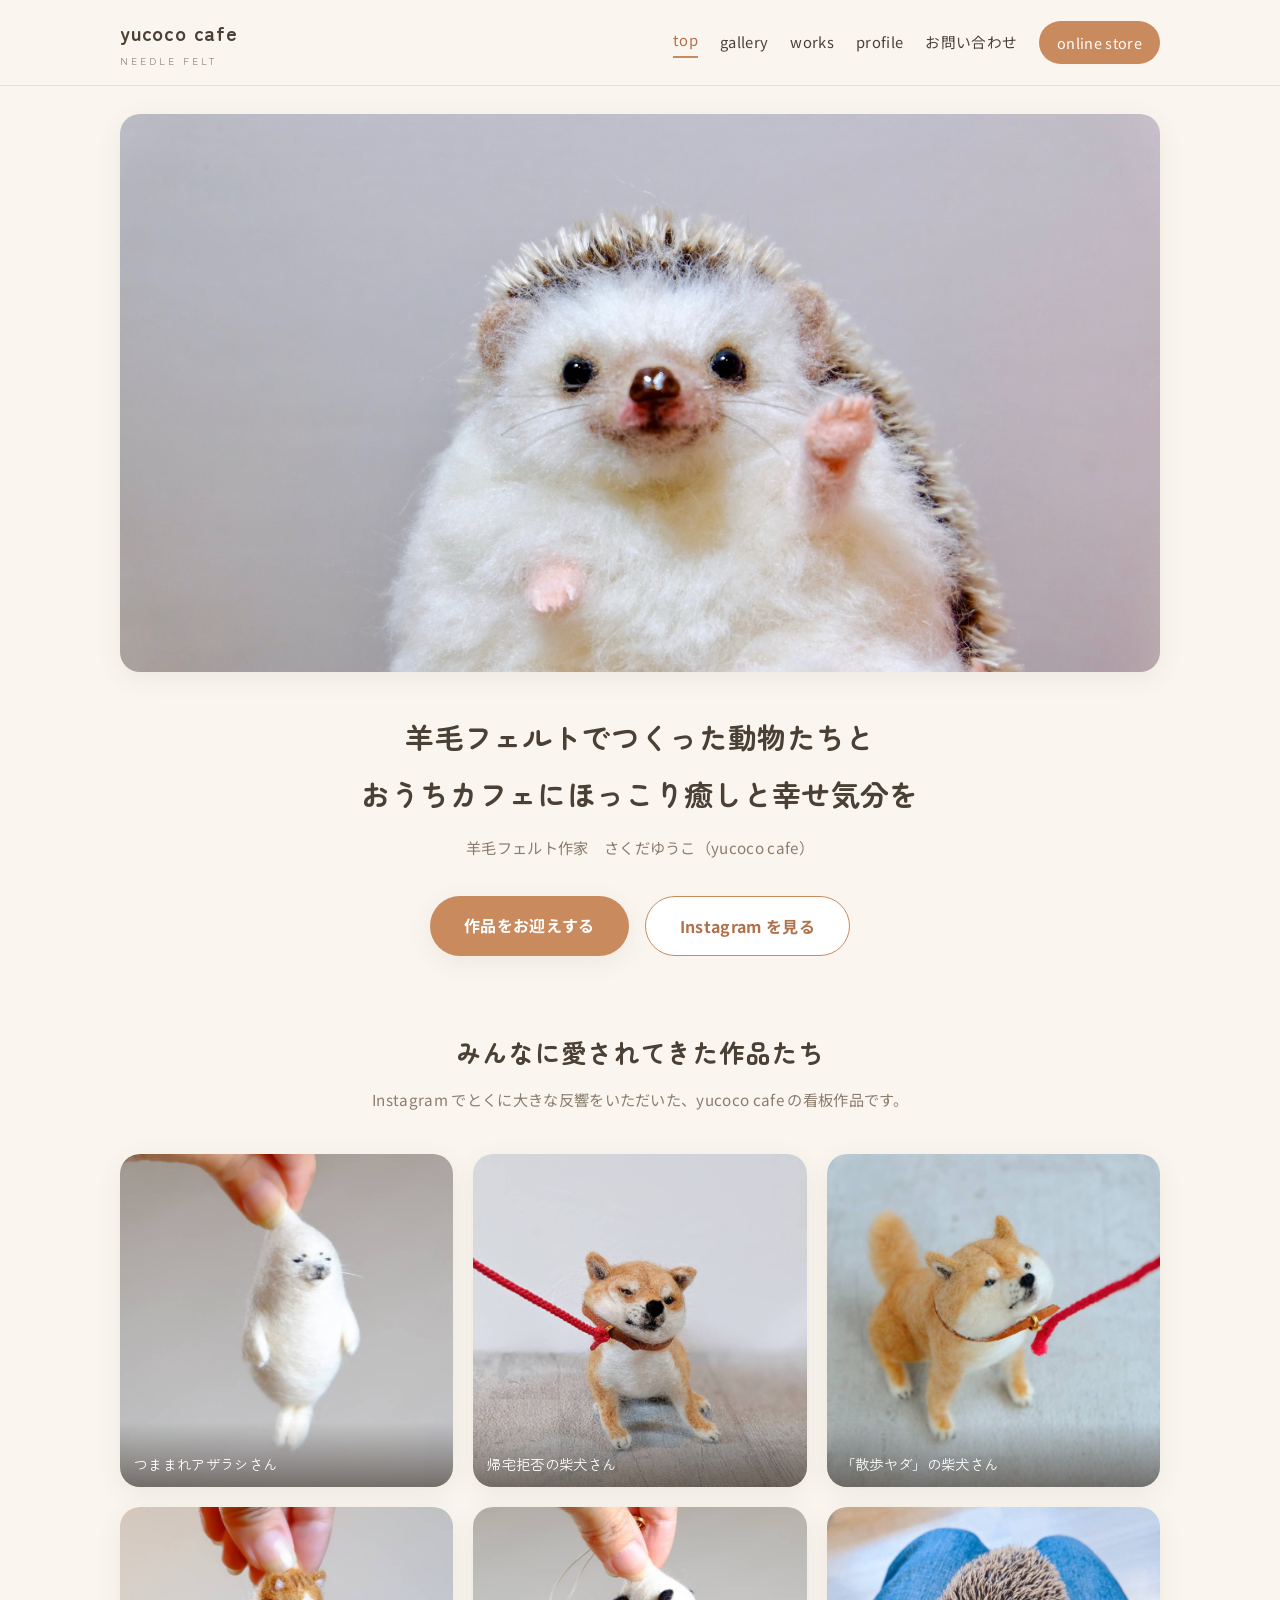
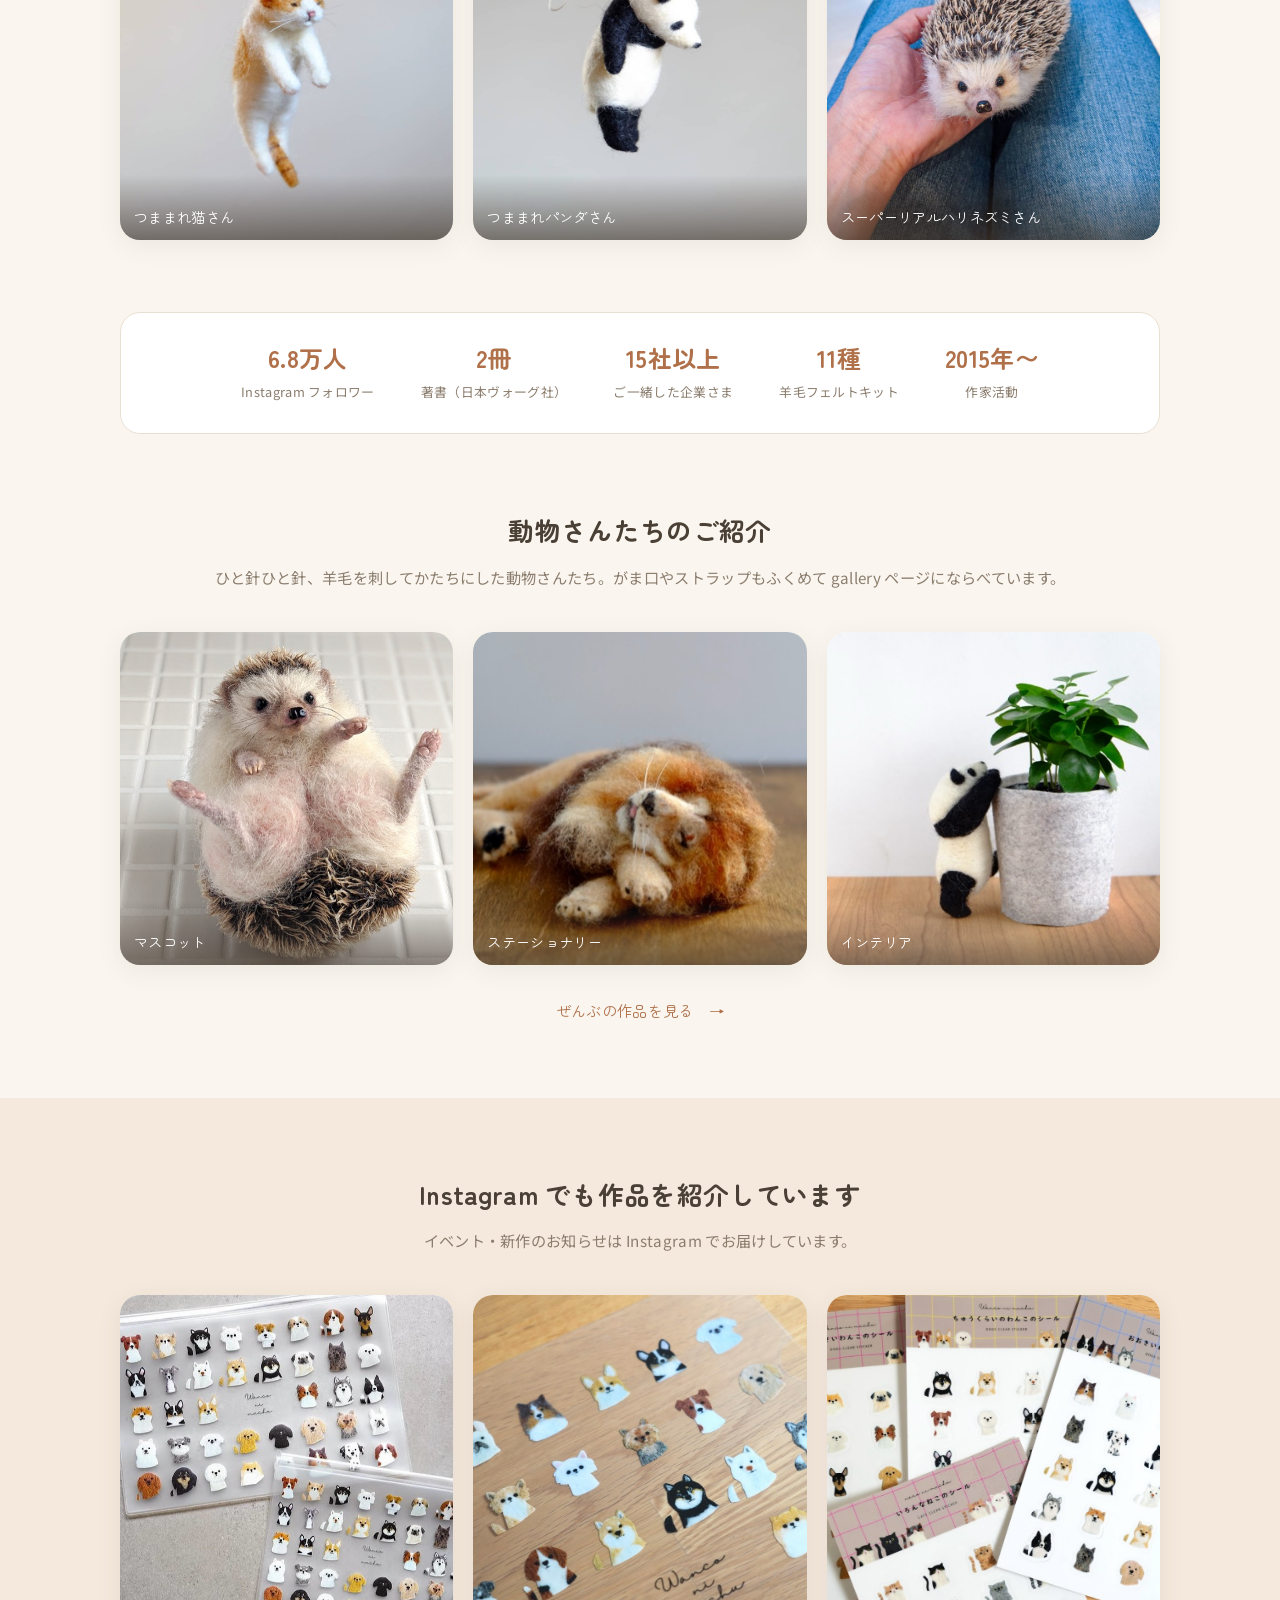
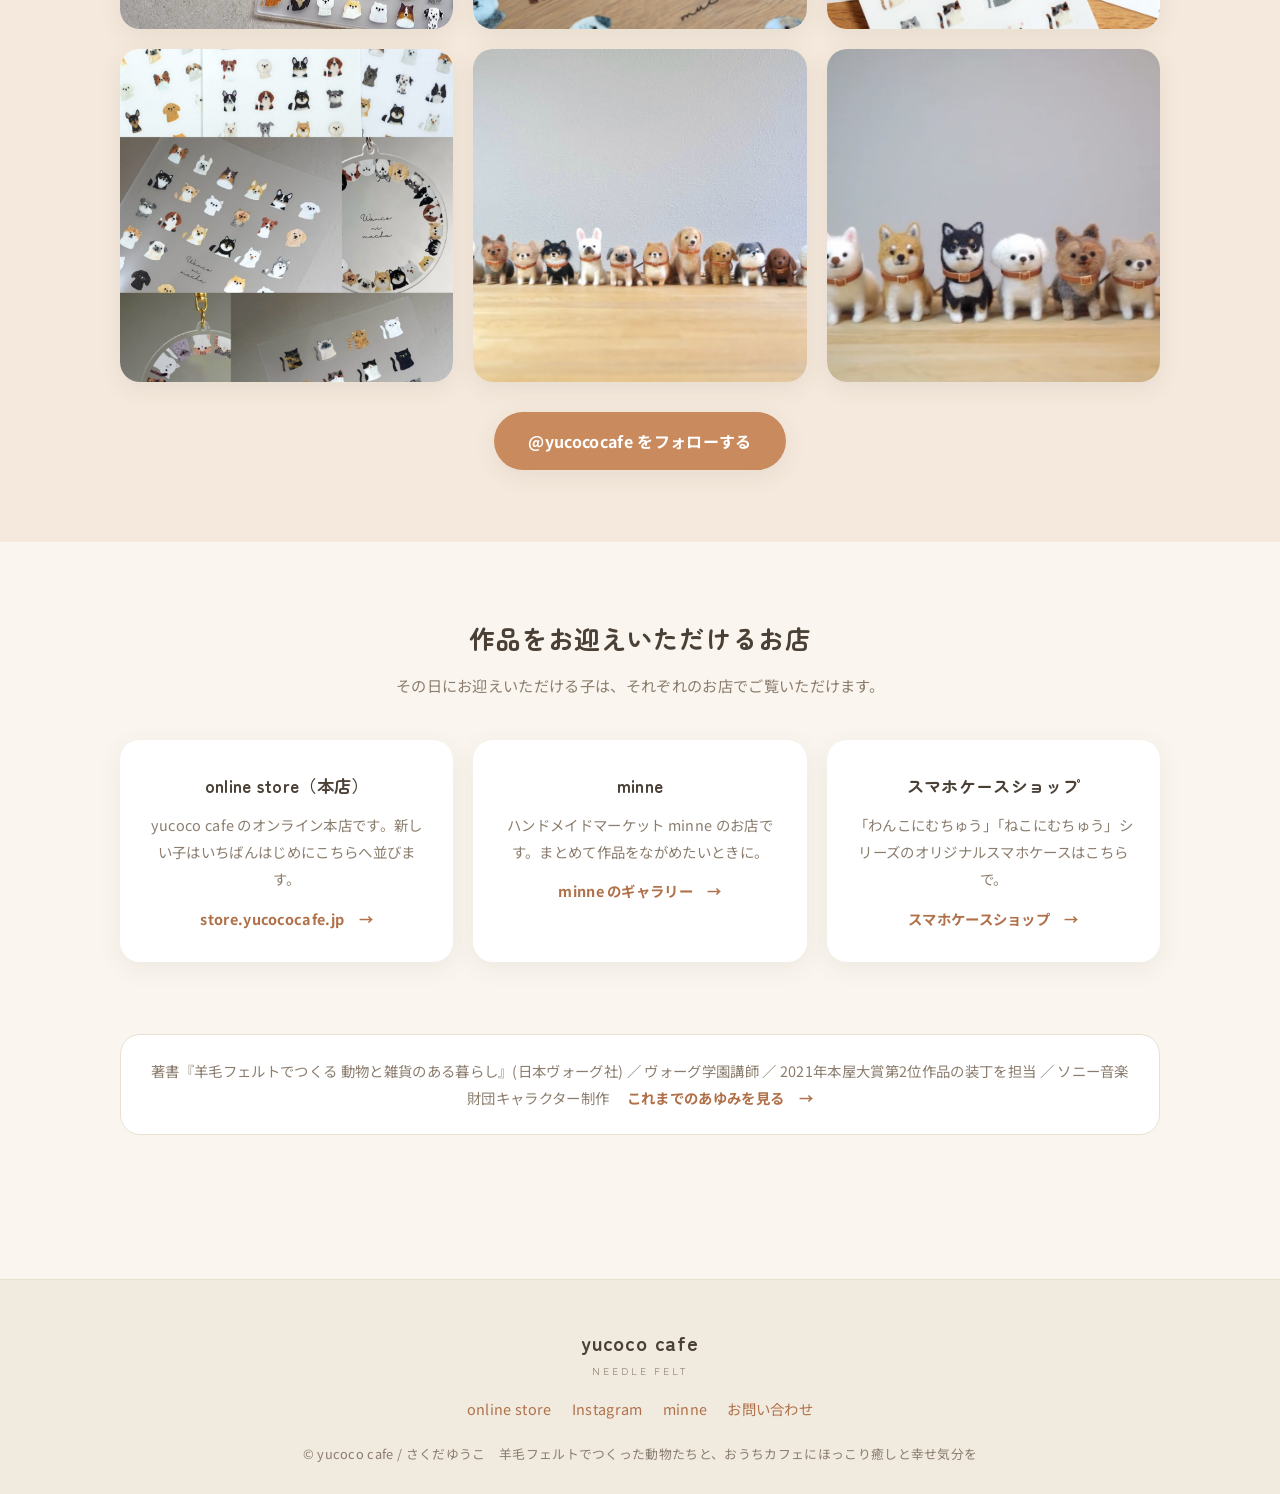
==== index.html @ 7be5f378 "データドリブン改善: 人気作品セクション+数字帯を新設、gallery に わんこーすたー/スーパーリアル カテゴリ追加 - IG エンゲージメント実測 (全986投稿) で看板作品を選定 (つままれ" ====
<!DOCTYPE html>
<html lang="ja">
<head>
<meta charset="UTF-8">
<meta name="viewport" content="width=device-width, initial-scale=1">
<title>羊毛フェルト yucoco cafe さくだゆうこ</title>
<meta name="description" content="羊毛フェルト作家さくだゆうこの公式サイト。はりねずみさんやきつねさんなど手のひらサイズの動物マスコット、がま口・ストラップ・インテリア雑貨をご紹介しています。おうちカフェにほっこり癒しを。">
<meta property="og:title" content="羊毛フェルト yucoco cafe さくだゆうこ">
<meta property="og:type" content="website">
<meta property="og:url" content="https://yucococafe.jp/">
<meta property="og:description" content="羊毛フェルト作家さくだゆうこの公式サイト。はりねずみさんやきつねさんなど手のひらサイズの動物マスコット、がま口・ストラップ・インテリア雑貨をご紹介しています。おうちカフェにほっこり癒しを。">
<!-- 要確認: 公開ドメインが yucococafe.jp で確定するまでの仮 URL。確定後に見直すこと -->
<meta property="og:image" content="https://yucococafe.jp/assets/img/hero.jpg">
<meta name="twitter:card" content="summary_large_image">
<link rel="preconnect" href="https://fonts.googleapis.com">
<link href="https://fonts.googleapis.com/css2?family=Zen+Maru+Gothic:wght@400;700&family=Noto+Sans+JP:wght@400;700&display=swap" rel="stylesheet">
<link rel="stylesheet" href="assets/style.css">
</head>
<body>

<header class="site-header">
  <div class="inner">
    <a href="index.html" class="wordmark">yucoco cafe<small>NEEDLE FELT</small></a>
    <nav class="nav">
      <a href="index.html" class="current">top</a>
      <a href="gallery.html">gallery</a>
      <a href="works.html">works</a>
      <a href="profile.html">profile</a>
      <a href="contact.html">お問い合わせ</a>
      <a href="https://store.yucococafe.jp" class="btn-store">online store</a>
    </nav>
  </div>
</header>

<main>

  <!-- 1. ヒーロー -->
  <section class="hero">
    <div class="hero-img">
      <img src="assets/img/hero.jpg" alt="両手を広げてお出迎えするはりねずみさん" width="1800" height="1200">
    </div>
    <div class="hero-copy">
      <h1>羊毛フェルトでつくった動物たちと<br>おうちカフェにほっこり癒しと幸せ気分を</h1>
      <p>羊毛フェルト作家　さくだゆうこ（yucoco cafe）</p>
    </div>
    <!-- 2. CTA -->
    <div class="hero-cta">
      <a class="btn" href="https://store.yucococafe.jp" target="_blank" rel="noopener">作品をお迎えする</a>
      <a class="btn ghost" href="https://www.instagram.com/yucococafe/" target="_blank" rel="noopener">Instagram を見る</a>
    </div>
  </section>

  <!-- 2.5 人気の作品 (Instagram のいいね数実測データで選定) -->
  <section class="section">
    <h2 class="section-title">みんなに愛されてきた作品たち</h2>
    <p class="section-lead">Instagram でとくに大きな反響をいただいた、yucoco cafe の看板作品です。</p>
    <div class="grid cols-3">
      <a class="tile" href="gallery.html"><img src="assets/img/thumbs/pop_azarashi.jpg" alt="首根っこをつままれて運ばれるアザラシさんのストラップ" loading="lazy"><span class="cap">つままれアザラシさん</span></a>
      <a class="tile" href="gallery.html"><img src="assets/img/thumbs/pop_kitaku.jpg" alt="おうちに帰りたくなくてふんばる柴犬さん" loading="lazy"><span class="cap">帰宅拒否の柴犬さん</span></a>
      <a class="tile" href="gallery.html"><img src="assets/img/thumbs/pop_sanpo.jpg" alt="お散歩をぷいっと拒否する柴犬さん" loading="lazy"><span class="cap">「散歩ヤダ」の柴犬さん</span></a>
      <a class="tile" href="gallery.html"><img src="assets/img/thumbs/pop_neko.jpg" alt="寝起きに首根っこをつままれた猫さんのストラップ" loading="lazy"><span class="cap">つままれ猫さん</span></a>
      <a class="tile" href="gallery.html"><img src="assets/img/thumbs/pop_panda.jpg" alt="首根っこをつままれて運ばれるパンダさんのストラップ" loading="lazy"><span class="cap">つままれパンダさん</span></a>
      <a class="tile" href="gallery.html"><img src="assets/img/thumbs/pop_superreal.jpg" alt="本物そっくりのスーパーリアルハリネズミさん" loading="lazy"><span class="cap">スーパーリアルハリネズミさん</span></a>
    </div>
  </section>

  <!-- 2.6 数字で見る yucoco cafe -->
  <section class="section stats-band-wrap">
    <div class="stats-band">
      <div class="stat"><strong>6.8万人</strong><span>Instagram フォロワー</span></div>
      <div class="stat"><strong>2冊</strong><span>著書（日本ヴォーグ社）</span></div>
      <div class="stat"><strong>15社以上</strong><span>ご一緒した企業さま</span></div>
      <div class="stat"><strong>11種</strong><span>羊毛フェルトキット</span></div>
      <div class="stat"><strong>2015年〜</strong><span>作家活動</span></div>
    </div>
  </section>

  <!-- 3. ギャラリーティザー -->
  <section class="section">
    <h2 class="section-title">動物さんたちのご紹介</h2>
    <p class="section-lead">ひと針ひと針、羊毛を刺してかたちにした動物さんたち。がま口やストラップもふくめて gallery ページにならべています。</p>
    <div class="grid cols-3">
      <a class="tile" href="gallery.html">
        <img src="assets/img/thumbs/210430174536-608bc3b0ad3dd.jpg" alt="まんまるはりねずみさんが両手を広げてこんにちは" loading="lazy">
        <span class="cap">マスコット</span>
      </a>
      <a class="tile" href="gallery.html">
        <img src="assets/img/thumbs/190821193012-5d5d1d346c4c8.jpg" alt="ごろんと寝転ぶライオンさんのクリップ置き" loading="lazy">
        <span class="cap">ステーショナリー</span>
      </a>
      <a class="tile" href="gallery.html">
        <img src="assets/img/thumbs/190821195029-5d5d21f518be8.jpg" alt="観葉植物にしがみつくパンダさんの鉢カバー" loading="lazy">
        <span class="cap">インテリア</span>
      </a>
    </div>
    <p class="more"><a href="gallery.html">ぜんぶの作品を見る　→</a></p>
  </section>

  <!-- 4. Instagram（お知らせはここに一本化・サイト内 news は持たない） -->
  <section class="section tinted">
    <div class="inner">
      <h2 class="section-title">Instagram でも作品を紹介しています</h2>
      <p class="section-lead">イベント・新作のお知らせは Instagram でお届けしています。</p>
      <!-- IG:START 自動更新ブロック (tools/instagram_sync.py が差し替える。手動編集も可) -->
      <div class="grid cols-3">
        <a class="tile" href="https://www.instagram.com/p/DbZ_SFuAbDz/" target="_blank" rel="noopener"><img src="assets/img/insta/01.jpg" alt="現在販売中のクリアファイル、クリアシールに加えて、たくさんのリクエストをいただい" loading="lazy"></a>
        <a class="tile" href="https://www.instagram.com/p/DbVY6Xjgb06/" target="_blank" rel="noopener"><img src="assets/img/insta/02.jpg" alt="販売スタートしました✨" loading="lazy"></a>
        <a class="tile" href="https://www.instagram.com/p/DbSr8FuAcfg/" target="_blank" rel="noopener"><img src="assets/img/insta/03.jpg" alt="わんこ・ねこにむちゅうクリアシール" loading="lazy"></a>
        <a class="tile" href="https://www.instagram.com/p/DbQTetfgeZ6/" target="_blank" rel="noopener"><img src="assets/img/insta/04.jpg" alt="新商品の販売のお知らせ" loading="lazy"></a>
        <a class="tile" href="https://www.instagram.com/p/DbNHj27hZao/" target="_blank" rel="noopener"><img src="assets/img/insta/05.jpg" alt="7月中にお出かけわんこたちの販売を予定しておりましたが、新しい準備を進めているた" loading="lazy"></a>
        <a class="tile" href="https://www.instagram.com/reel/Da2C2JuBReX/" target="_blank" rel="noopener"><img src="assets/img/insta/06.jpg" alt="わんこ勢揃い♡" loading="lazy"></a>
      </div>
      <!-- IG:END -->
      <p class="more"><a class="btn" href="https://www.instagram.com/yucococafe/" target="_blank" rel="noopener">@yucococafe をフォローする</a></p>
    </div>
  </section>

  <!-- 5. 販路 -->
  <section class="section">
    <h2 class="section-title">作品をお迎えいただけるお店</h2>
    <p class="section-lead">その日にお迎えいただける子は、それぞれのお店でご覧いただけます。</p>
    <div class="grid cols-3">
      <div class="card shop-card">
        <h3>online store（本店）</h3>
        <p>yucoco cafe のオンライン本店です。新しい子はいちばんはじめにこちらへ並びます。</p>
        <p class="shop-link"><a href="https://store.yucococafe.jp" target="_blank" rel="noopener">store.yucococafe.jp　→</a></p>
      </div>
      <div class="card shop-card">
        <h3>minne</h3>
        <p>ハンドメイドマーケット minne のお店です。まとめて作品をながめたいときに。</p>
        <p class="shop-link"><a href="https://minne.com/@856" target="_blank" rel="noopener">minne のギャラリー　→</a></p>
      </div>
      <div class="card shop-card">
        <h3>スマホケースショップ</h3>
        <p>「わんこにむちゅう」「ねこにむちゅう」シリーズのオリジナルスマホケースはこちらで。</p>
        <p class="shop-link"><a href="https://yucococafe.base.shop" target="_blank" rel="noopener">スマホケースショップ　→</a></p>
      </div>
    </div>
  </section>

  <!-- 6. 実績ハイライト -->
  <section class="section credits-section">
    <p class="credits">
      著書『羊毛フェルトでつくる 動物と雑貨のある暮らし』(日本ヴォーグ社) ／ ヴォーグ学園講師 ／ 2021年本屋大賞第2位作品の装丁を担当 ／ ソニー音楽財団キャラクター制作
      <a href="works.html">これまでのあゆみを見る　→</a>
    </p>
  </section>

</main>

<footer class="site-footer">
  <div class="inner">
    <div class="wordmark">yucoco cafe<small>NEEDLE FELT</small></div>
    <div class="links">
      <a href="https://store.yucococafe.jp">online store</a>
      <a href="https://www.instagram.com/yucococafe/">Instagram</a>
      <a href="https://minne.com/@856">minne</a>
      <a href="contact.html">お問い合わせ</a>
    </div>
    <p class="copy">© yucoco cafe / さくだゆうこ　羊毛フェルトでつくった動物たちと、おうちカフェにほっこり癒しと幸せ気分を</p>
  </div>
</footer>

<style>
/* index.html 固有の最小追加（style.css は変更しない） */
.more { text-align: center; margin-top: 30px; }
.more a:not(.btn) { font-size: 0.95rem; font-family: "Zen Maru Gothic", sans-serif; }
.shop-card { padding: 30px 24px; text-align: center; }
.shop-card h3 { font-size: 1.08rem; margin-bottom: 8px; }
.shop-card p { font-size: 0.9rem; color: var(--soft); }
.shop-card .shop-link { margin-top: 12px; }
.shop-card .shop-link a { color: var(--accent-deep); font-weight: 700; }
.credits-section { padding-top: 0; }
.credits {
  background: var(--paper); border: 1px solid var(--line); border-radius: var(--radius);
  padding: 22px 28px; text-align: center; font-size: 0.9rem; color: var(--soft);
}
.credits a { display: inline-block; margin-left: 14px; font-weight: 700; white-space: nowrap; }
.stats-band-wrap { padding-top: 0; padding-bottom: 0; }
.stats-band {
  display: flex; flex-wrap: wrap; justify-content: center; gap: 16px 46px;
  background: var(--paper); border: 1px solid var(--line); border-radius: var(--radius);
  padding: 28px 24px; text-align: center;
}
.stat strong { display: block; font-family: "Zen Maru Gothic", sans-serif; font-size: 1.5rem; color: var(--accent-deep); line-height: 1.4; }
.stat span { font-size: 0.8rem; color: var(--soft); }
@media (max-width: 767px) {
  .shop-card { padding: 24px 18px; }
  .credits { padding: 20px 18px; }
  .credits a { display: block; margin: 10px 0 0; }
}
</style>

</body>
</html>
---- assets/style.css ----
/* yucoco cafe — design system (2026-07-29, AD: Fable5)
   コンセプト: 生成りの紙にのせた羊毛のぬくもり。余白で「ほっこり」を作る */

:root {
  --cream: #FAF6EF;      /* ページ背景: 生成り */
  --paper: #FFFFFF;      /* カード */
  --ink: #4A4036;        /* 本文: 黒でなく焦げ茶 */
  --soft: #8B7D6E;       /* 補助テキスト */
  --accent: #C98A5E;     /* テラコッタ: フェルトの暖色 */
  --accent-deep: #B0714A;
  --accent-soft: #F4E9DC; /* セクション帯 */
  --line: #E9E0D2;
  --radius: 20px;
  --shadow: 0 6px 24px rgba(74, 64, 54, 0.08);
  --maxw: 1080px;
}

* { margin: 0; padding: 0; box-sizing: border-box; }
html { scroll-behavior: smooth; }
body {
  font-family: "Noto Sans JP", "Hiragino Kaku Gothic ProN", sans-serif;
  background: var(--cream);
  color: var(--ink);
  line-height: 1.9;
  letter-spacing: 0.02em;
  font-size: 16px;
}
h1, h2, h3, .wordmark { font-family: "Zen Maru Gothic", "Noto Sans JP", sans-serif; font-weight: 700; }
img { max-width: 100%; display: block; }
a { color: var(--accent-deep); text-decoration: none; }
a:hover { opacity: 0.85; }

/* ---------- ヘッダー ---------- */
.site-header {
  position: sticky; top: 0; z-index: 50;
  background: rgba(250, 246, 239, 0.92);
  backdrop-filter: blur(8px);
  border-bottom: 1px solid var(--line);
}
.site-header .inner {
  max-width: var(--maxw); margin: 0 auto; padding: 14px 20px;
  display: flex; align-items: center; justify-content: space-between; gap: 16px;
}
.wordmark { font-size: 1.25rem; color: var(--ink); letter-spacing: 0.04em; }
.wordmark small { display: block; font-size: 0.62rem; font-weight: 400; color: var(--soft); letter-spacing: 0.3em; }
.nav { display: flex; gap: 22px; align-items: center; flex-wrap: wrap; }
.nav a { color: var(--ink); font-size: 0.92rem; }
.nav a.current { color: var(--accent-deep); border-bottom: 2px solid var(--accent); padding-bottom: 2px; }
.nav .btn-store { background: var(--accent); color: #fff; padding: 8px 18px; border-radius: 999px; font-size: 0.9rem; }
.nav-toggle { display: none; }

/* ---------- 共通パーツ ---------- */
.section { max-width: var(--maxw); margin: 0 auto; padding: 72px 20px; }
.section.tinted { max-width: none; background: var(--accent-soft); }
.section.tinted > .inner { max-width: var(--maxw); margin: 0 auto; padding: 0 20px; }
.section-title { font-size: 1.6rem; text-align: center; margin-bottom: 8px; }
.section-lead { text-align: center; color: var(--soft); margin-bottom: 40px; font-size: 0.95rem; }
.btn {
  display: inline-block; background: var(--accent); color: #fff;
  padding: 14px 34px; border-radius: 999px; font-weight: 700; font-size: 1rem;
  box-shadow: var(--shadow); border: none; cursor: pointer;
}
.btn:hover { background: var(--accent-deep); opacity: 1; }
.btn.ghost { background: var(--paper); color: var(--accent-deep); border: 1.5px solid var(--accent); box-shadow: none; }
.card { background: var(--paper); border-radius: var(--radius); box-shadow: var(--shadow); overflow: hidden; }

/* ---------- ヒーロー ---------- */
.hero { max-width: var(--maxw); margin: 0 auto; padding: 28px 20px 0; }
.hero-img { border-radius: var(--radius); overflow: hidden; box-shadow: var(--shadow); }
.hero-img img { width: 100%; height: min(62vh, 560px); object-fit: cover; }
.hero-copy { text-align: center; padding: 36px 20px 8px; }
.hero-copy h1 { font-size: clamp(1.25rem, 3.4vw, 1.8rem); line-height: 2; }
.hero-copy p { color: var(--soft); margin-top: 10px; font-size: 0.95rem; }
.hero-cta { display: flex; gap: 16px; justify-content: center; flex-wrap: wrap; padding: 26px 20px 0; }

/* ---------- グリッド ---------- */
.grid { display: grid; gap: 20px; }
.grid.cols-3 { grid-template-columns: repeat(3, 1fr); }
.grid.cols-4 { grid-template-columns: repeat(4, 1fr); }
.tile { border-radius: var(--radius); overflow: hidden; position: relative; box-shadow: var(--shadow); background: var(--paper); }
.tile img { width: 100%; aspect-ratio: 1 / 1; object-fit: cover; transition: transform 0.35s ease; cursor: zoom-in; }
.tile:hover img { transform: scale(1.04); }
.tile .cap {
  position: absolute; left: 0; right: 0; bottom: 0;
  background: linear-gradient(transparent, rgba(74,64,54,0.65));
  color: #fff; padding: 28px 14px 10px; font-size: 0.9rem; font-family: "Zen Maru Gothic", sans-serif;
}

/* ---------- works 年表 ---------- */
.timeline { max-width: 760px; margin: 0 auto; }
.timeline-item { display: grid; grid-template-columns: 110px 1fr; gap: 18px; padding: 22px 0; border-bottom: 1px dashed var(--line); }
.timeline-item .year { color: var(--accent-deep); font-weight: 700; font-family: "Zen Maru Gothic", sans-serif; }
.timeline-item h3 { font-size: 1.02rem; margin-bottom: 4px; }
.timeline-item p { font-size: 0.92rem; color: var(--soft); }
.badge { display: inline-block; background: var(--accent-soft); color: var(--accent-deep); border-radius: 999px; padding: 2px 12px; font-size: 0.78rem; margin-right: 8px; }

/* ---------- profile ---------- */
.profile-wrap { display: grid; grid-template-columns: 300px 1fr; gap: 40px; align-items: start; max-width: 900px; margin: 0 auto; }
.profile-wrap .photo { border-radius: var(--radius); overflow: hidden; box-shadow: var(--shadow); }

/* ---------- フォーム ---------- */
.form { max-width: 560px; margin: 0 auto; display: grid; gap: 18px; }
.form label { font-weight: 700; font-size: 0.92rem; }
.form input, .form textarea {
  width: 100%; padding: 13px 16px; border: 1.5px solid var(--line); border-radius: 12px;
  background: var(--paper); font: inherit; color: var(--ink); margin-top: 6px;
}
.form input:focus, .form textarea:focus { outline: 2px solid var(--accent); border-color: transparent; }
.form-note { font-size: 0.85rem; color: var(--soft); }

/* ---------- ライトボックス ---------- */
.lb { position: fixed; inset: 0; background: rgba(40, 33, 27, 0.92); display: none; z-index: 100; }
.lb.open { display: flex; align-items: center; justify-content: center; }
.lb img { max-width: 92vw; max-height: 84vh; object-fit: contain; border-radius: 8px; }
.lb .lb-close { position: absolute; top: 18px; right: 22px; color: #fff; font-size: 2rem; background: none; border: none; cursor: pointer; }
.lb .lb-prev, .lb .lb-next {
  position: absolute; top: 50%; transform: translateY(-50%);
  color: #fff; font-size: 2.4rem; background: none; border: none; cursor: pointer; padding: 20px;
}
.lb .lb-prev { left: 4px; } .lb .lb-next { right: 4px; }
.lb .lb-count { position: absolute; bottom: 18px; left: 50%; transform: translateX(-50%); color: #fff; font-size: 0.9rem; }

/* ---------- フッター ---------- */
.site-footer { background: #F1EADF; border-top: 1px solid var(--line); margin-top: 72px; }
.site-footer .inner { max-width: var(--maxw); margin: 0 auto; padding: 44px 20px 28px; text-align: center; }
.site-footer .links { display: flex; gap: 20px; justify-content: center; flex-wrap: wrap; margin: 14px 0 20px; font-size: 0.9rem; }
.site-footer .copy { color: var(--soft); font-size: 0.8rem; }

/* PC 限定改行 */
.only-pc { display: inline; }

/* ライトボックス表示中は背面スクロールを止める */
body.lb-open { overflow: hidden; }

/* ---------- レスポンシブ ---------- */
@media (max-width: 767px) {
  .section { padding: 52px 18px; }
  .grid.cols-3, .grid.cols-4 { grid-template-columns: repeat(2, 1fr); gap: 12px; }
  .profile-wrap { grid-template-columns: 1fr; }
  .timeline-item { grid-template-columns: 1fr; gap: 4px; }
  .hero-img img { height: 46vh; }
  /* ヘッダー圧迫対策: ワードマーク小さく・store ピルは非表示 (CTA はヒーローとフッターにある) */
  .site-header .inner { flex-direction: column; gap: 6px; padding: 10px 14px; }
  .wordmark { font-size: 1.05rem; }
  .wordmark small { display: none; }
  .nav { gap: 12px; justify-content: center; }
  .nav a { font-size: 0.86rem; }
  .nav .btn-store { display: none; }
  /* 見出しの意図しない多段折返し防止 */
  .hero-copy h1 br { display: none; }
  .only-pc { display: none; }
}
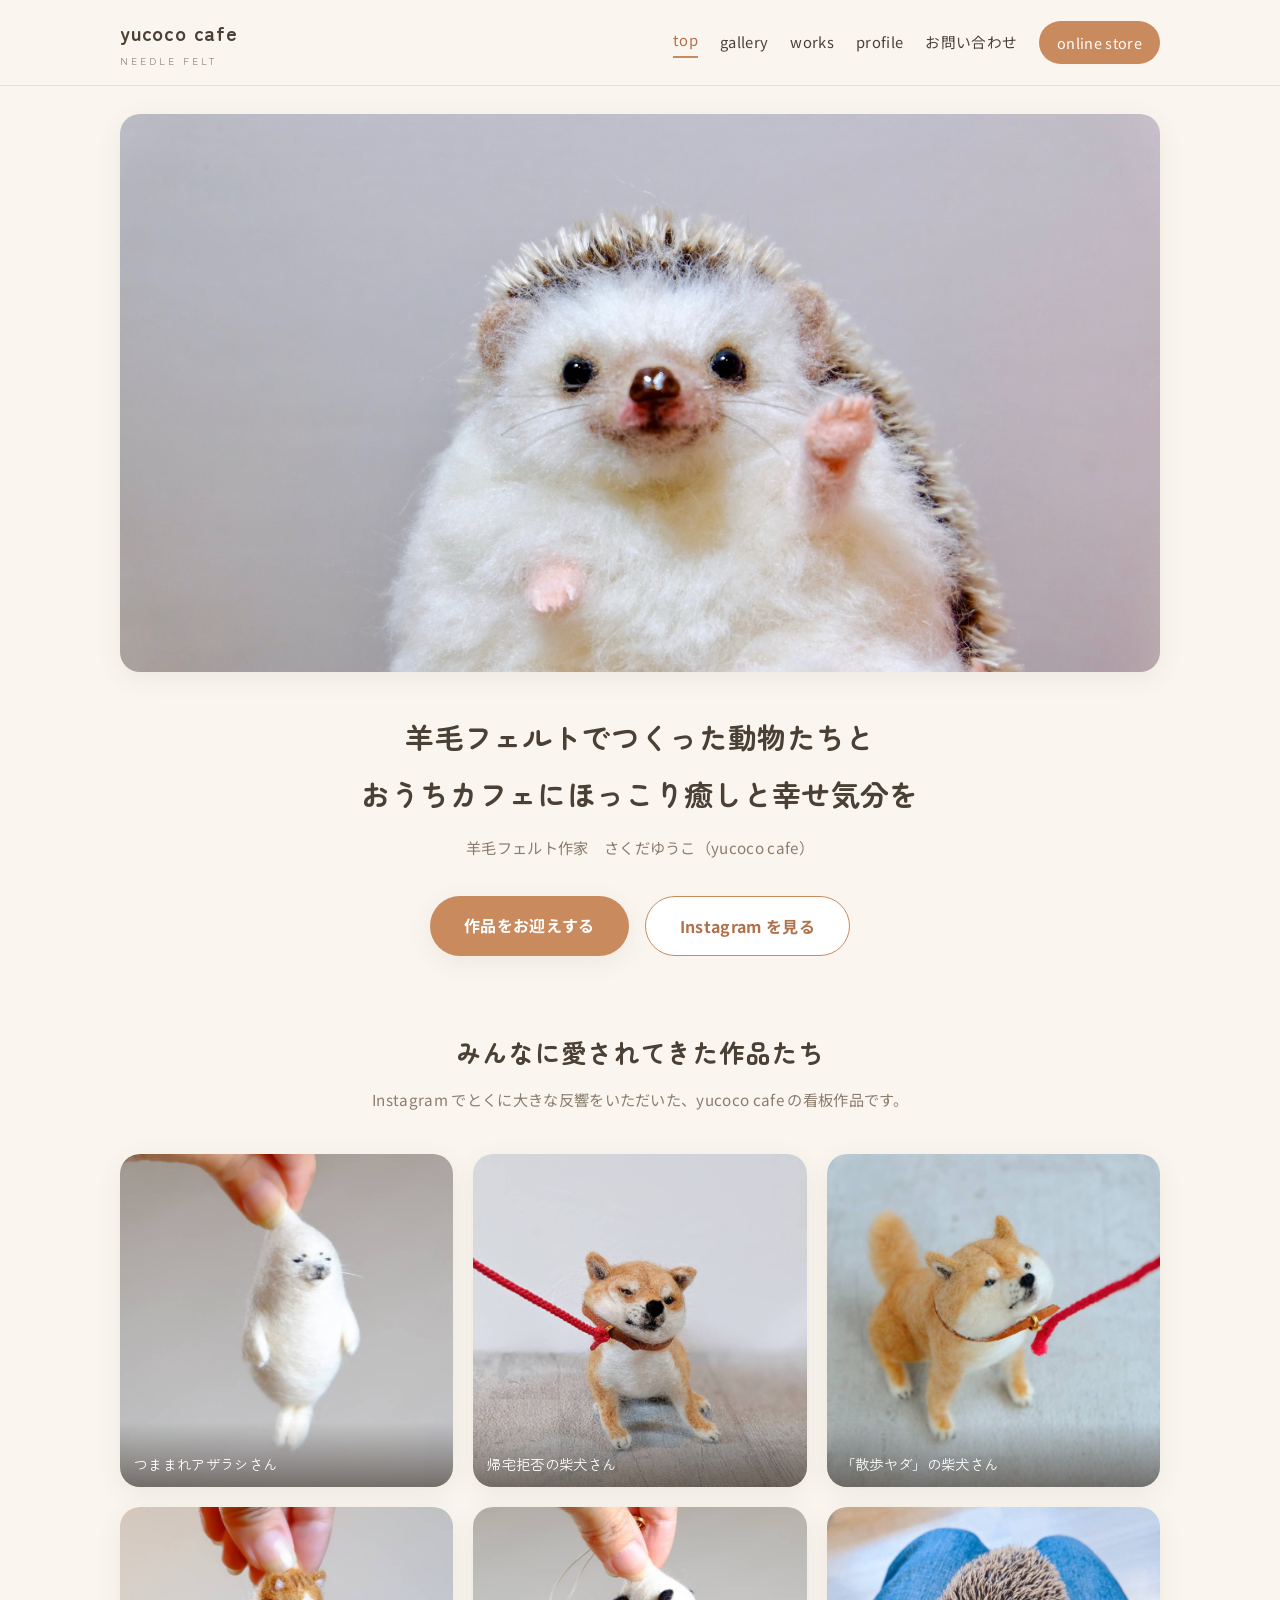
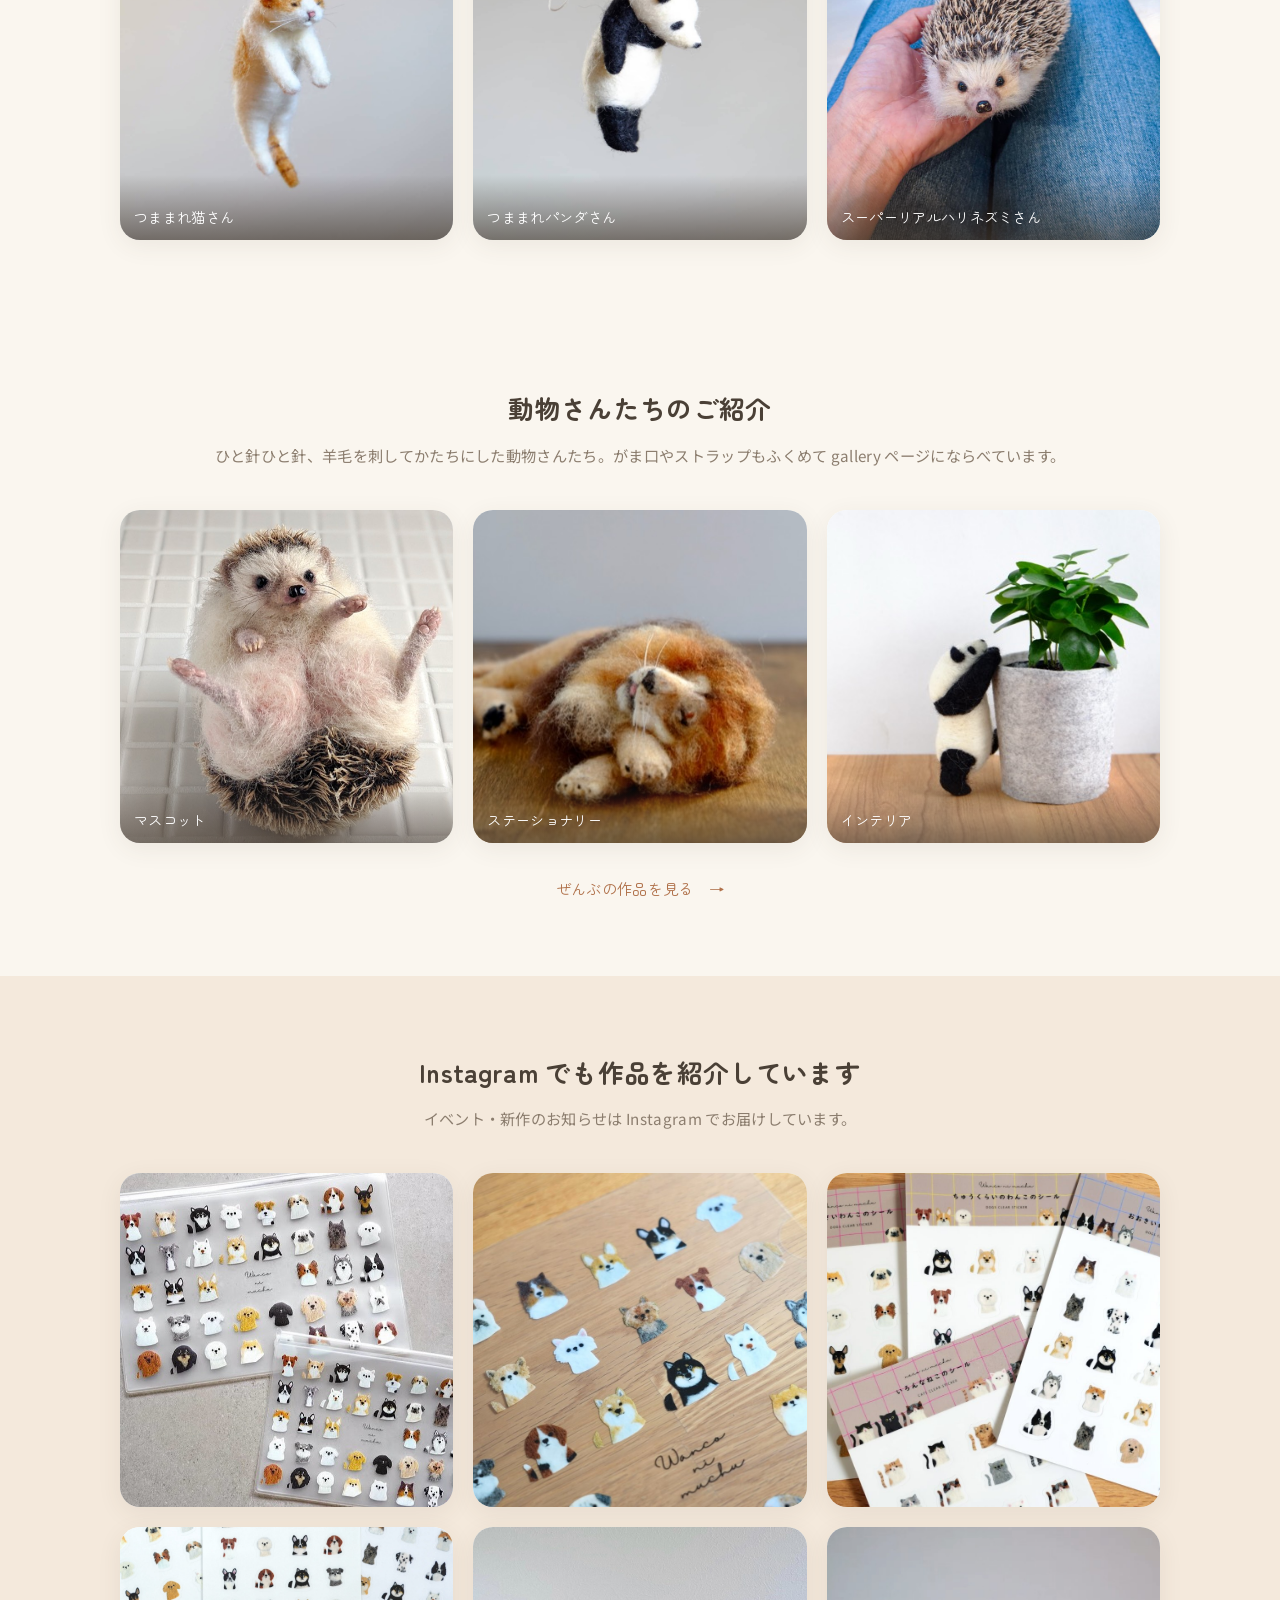
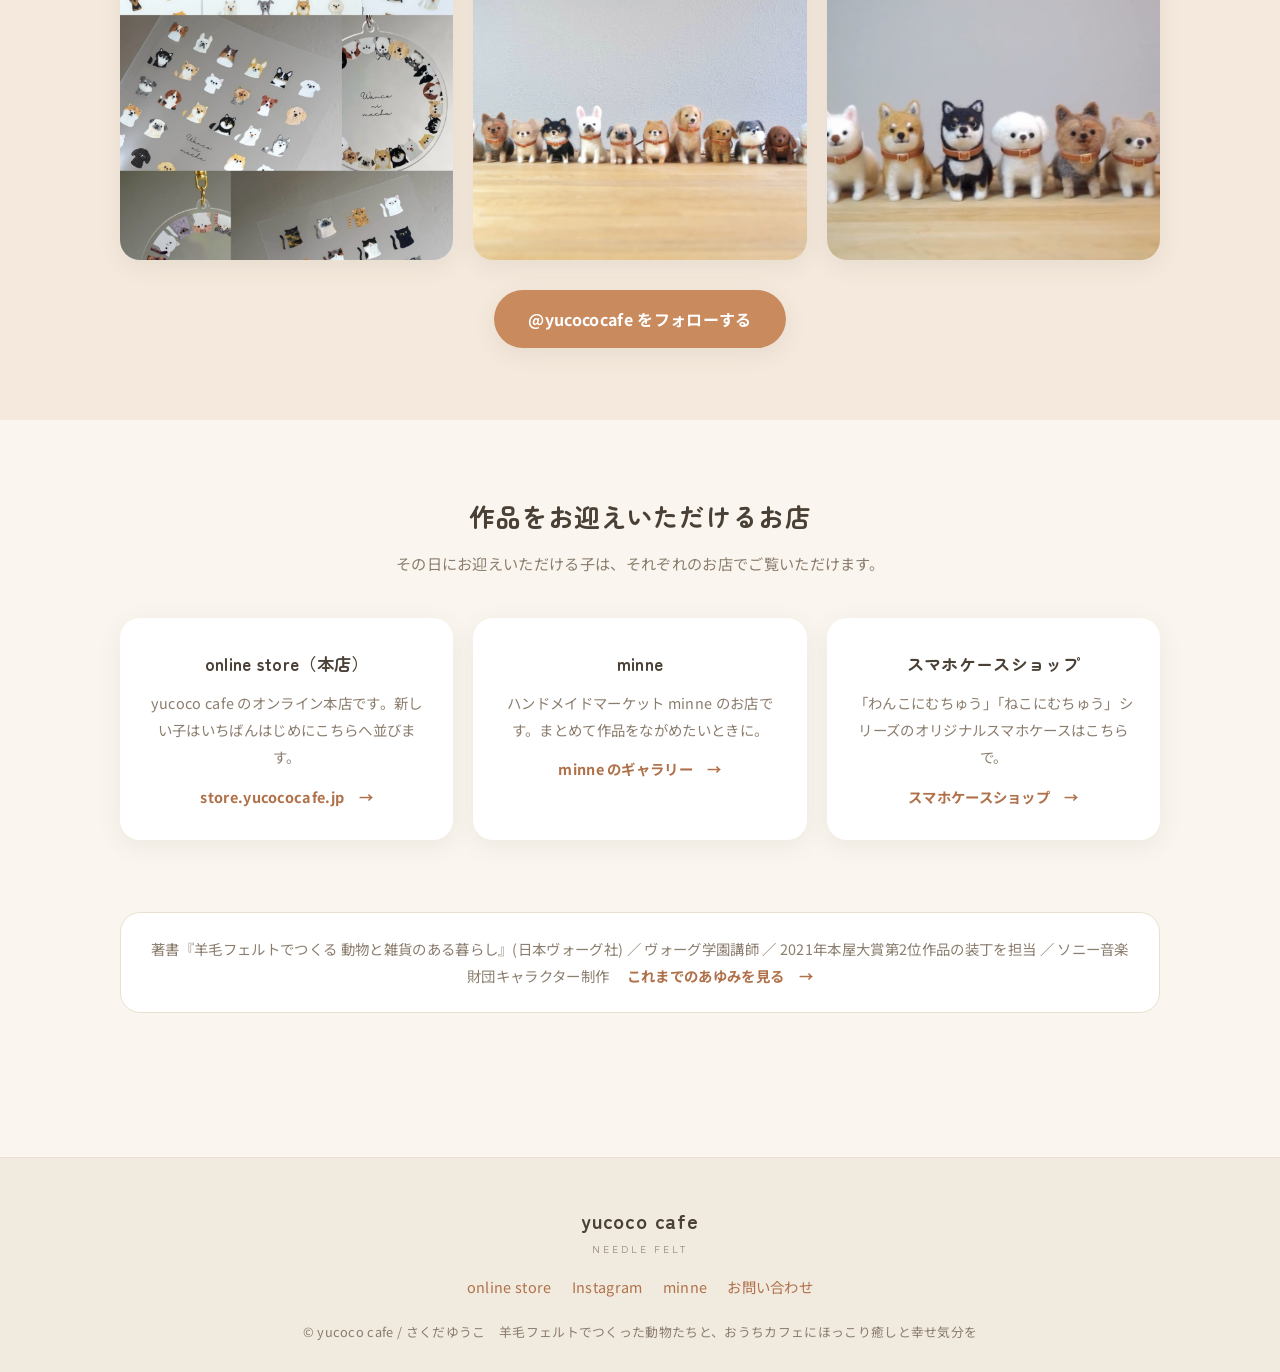
==== commit 6a1d666d: "妻フィードバック反映: 数字帯撤去 / gallery を作品30+キットの2区分に再編 / テナライ→CRAFTING 表記修正 / お問い合わせを info@yucococafe.jp に Co-" ====
--- a/index.html
+++ b/index.html
@@ -61,17 +61,6 @@
       <a class="tile" href="gallery.html"><img src="assets/img/thumbs/pop_neko.jpg" alt="寝起きに首根っこをつままれた猫さんのストラップ" loading="lazy"><span class="cap">つままれ猫さん</span></a>
       <a class="tile" href="gallery.html"><img src="assets/img/thumbs/pop_panda.jpg" alt="首根っこをつままれて運ばれるパンダさんのストラップ" loading="lazy"><span class="cap">つままれパンダさん</span></a>
       <a class="tile" href="gallery.html"><img src="assets/img/thumbs/pop_superreal.jpg" alt="本物そっくりのスーパーリアルハリネズミさん" loading="lazy"><span class="cap">スーパーリアルハリネズミさん</span></a>
-    </div>
-  </section>
-
-  <!-- 2.6 数字で見る yucoco cafe -->
-  <section class="section stats-band-wrap">
-    <div class="stats-band">
-      <div class="stat"><strong>6.8万人</strong><span>Instagram フォロワー</span></div>
-      <div class="stat"><strong>2冊</strong><span>著書（日本ヴォーグ社）</span></div>
-      <div class="stat"><strong>15社以上</strong><span>ご一緒した企業さま</span></div>
-      <div class="stat"><strong>11種</strong><span>羊毛フェルトキット</span></div>
-      <div class="stat"><strong>2015年〜</strong><span>作家活動</span></div>
     </div>
   </section>
 
@@ -176,14 +165,6 @@
   padding: 22px 28px; text-align: center; font-size: 0.9rem; color: var(--soft);
 }
 .credits a { display: inline-block; margin-left: 14px; font-weight: 700; white-space: nowrap; }
-.stats-band-wrap { padding-top: 0; padding-bottom: 0; }
-.stats-band {
-  display: flex; flex-wrap: wrap; justify-content: center; gap: 16px 46px;
-  background: var(--paper); border: 1px solid var(--line); border-radius: var(--radius);
-  padding: 28px 24px; text-align: center;
-}
-.stat strong { display: block; font-family: "Zen Maru Gothic", sans-serif; font-size: 1.5rem; color: var(--accent-deep); line-height: 1.4; }
-.stat span { font-size: 0.8rem; color: var(--soft); }
 @media (max-width: 767px) {
   .shop-card { padding: 24px 18px; }
   .credits { padding: 20px 18px; }
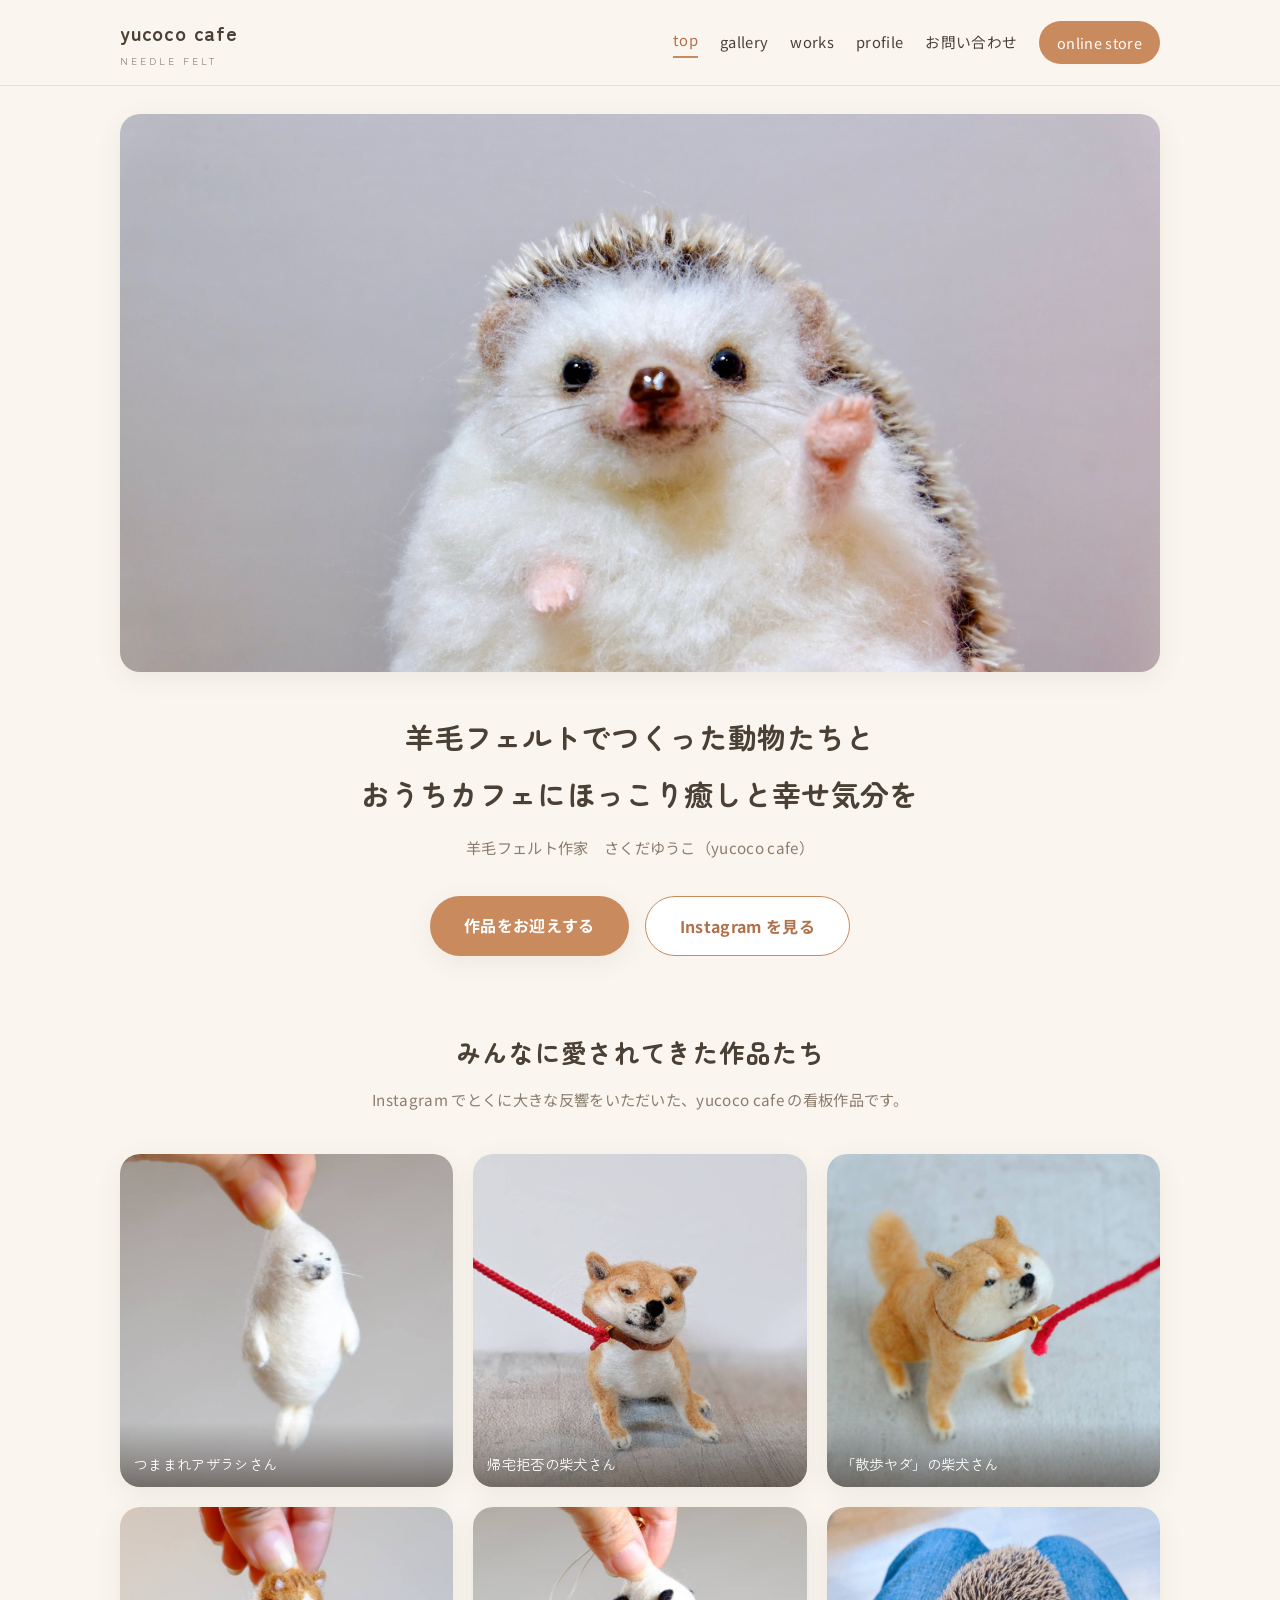
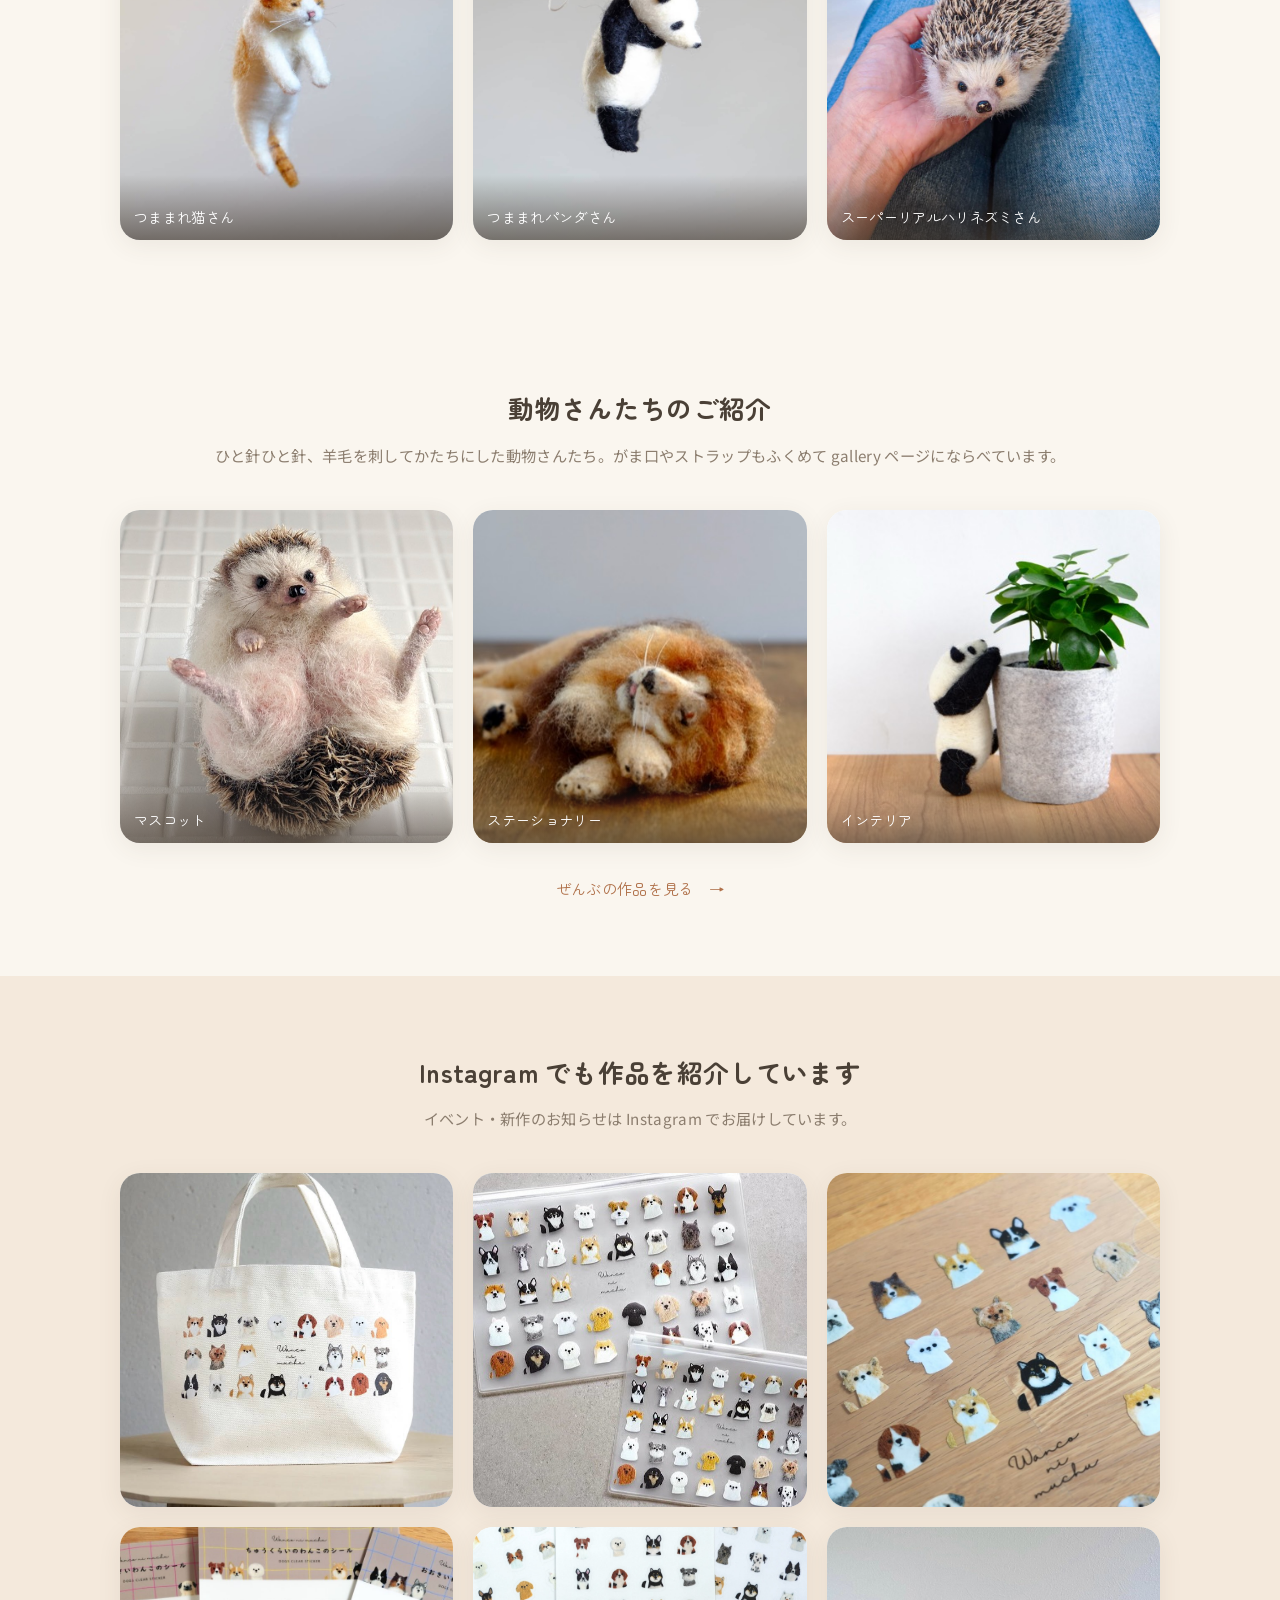
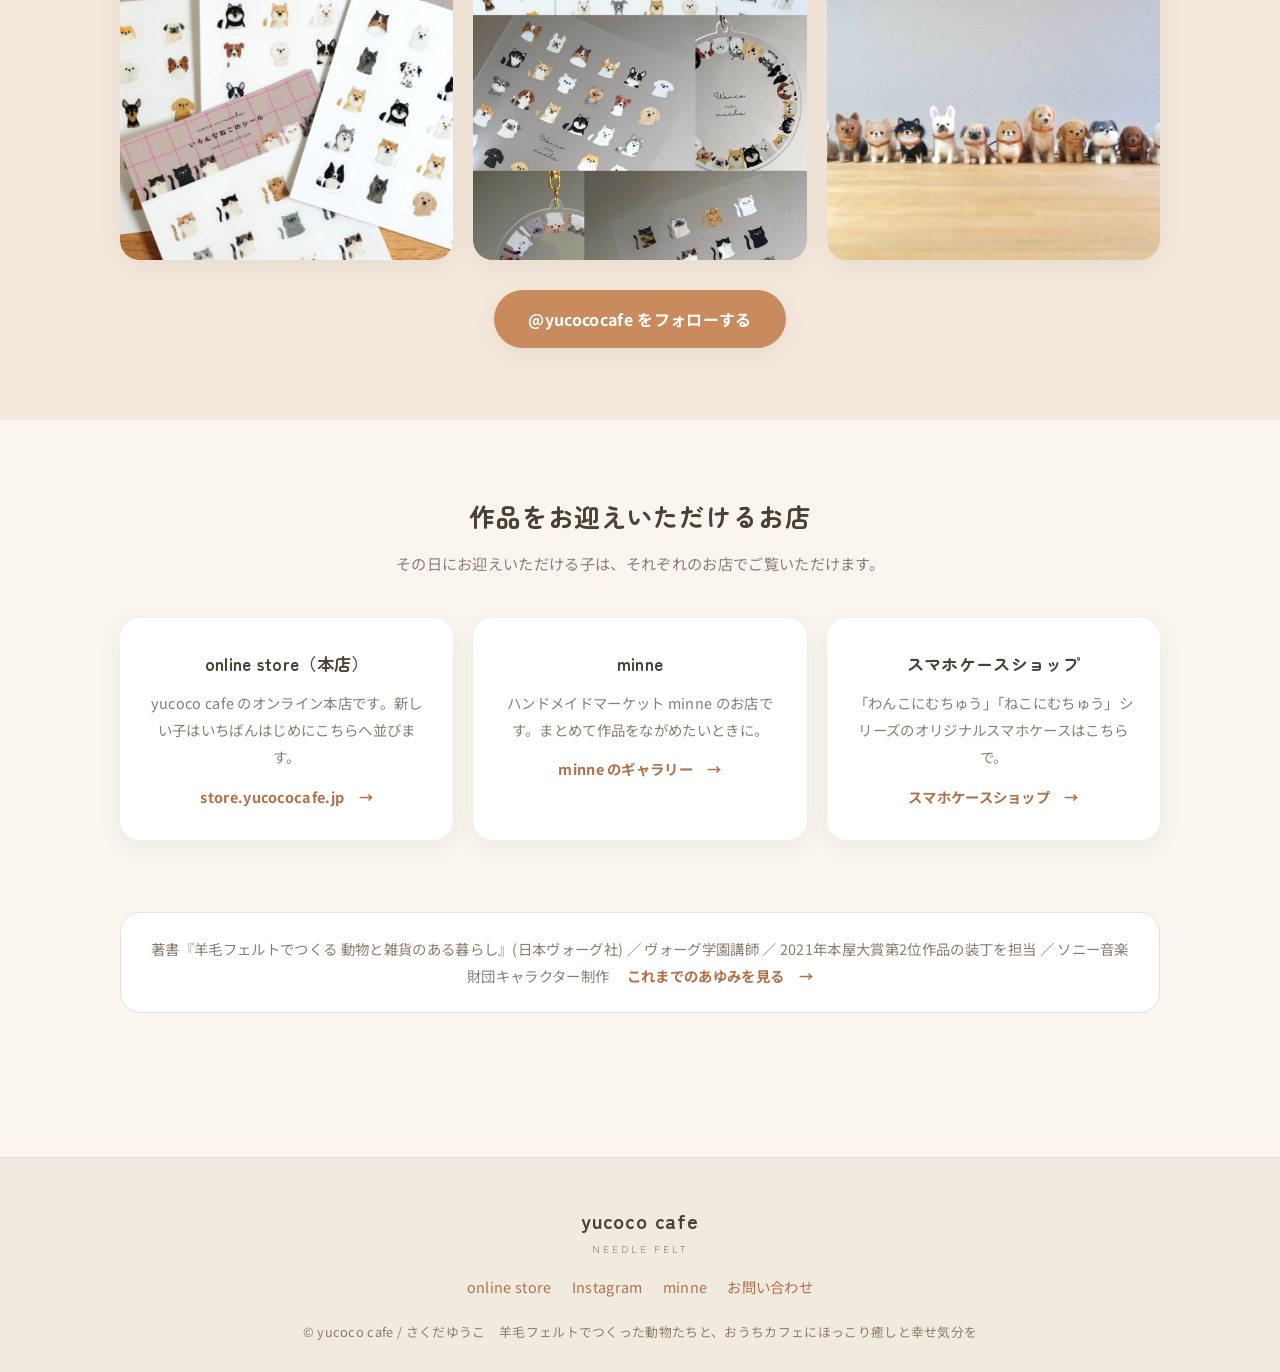
==== commit 5019d9b4: "Instagram 最新投稿で自動更新 (instagram_sync.py)" ====
--- a/index.html
+++ b/index.html
@@ -92,12 +92,12 @@
       <p class="section-lead">イベント・新作のお知らせは Instagram でお届けしています。</p>
       <!-- IG:START 自動更新ブロック (tools/instagram_sync.py が差し替える。手動編集も可) -->
       <div class="grid cols-3">
-        <a class="tile" href="https://www.instagram.com/p/DbZ_SFuAbDz/" target="_blank" rel="noopener"><img src="assets/img/insta/01.jpg" alt="現在販売中のクリアファイル、クリアシールに加えて、たくさんのリクエストをいただい" loading="lazy"></a>
-        <a class="tile" href="https://www.instagram.com/p/DbVY6Xjgb06/" target="_blank" rel="noopener"><img src="assets/img/insta/02.jpg" alt="販売スタートしました✨" loading="lazy"></a>
-        <a class="tile" href="https://www.instagram.com/p/DbSr8FuAcfg/" target="_blank" rel="noopener"><img src="assets/img/insta/03.jpg" alt="わんこ・ねこにむちゅうクリアシール" loading="lazy"></a>
-        <a class="tile" href="https://www.instagram.com/p/DbQTetfgeZ6/" target="_blank" rel="noopener"><img src="assets/img/insta/04.jpg" alt="新商品の販売のお知らせ" loading="lazy"></a>
-        <a class="tile" href="https://www.instagram.com/p/DbNHj27hZao/" target="_blank" rel="noopener"><img src="assets/img/insta/05.jpg" alt="7月中にお出かけわんこたちの販売を予定しておりましたが、新しい準備を進めているた" loading="lazy"></a>
-        <a class="tile" href="https://www.instagram.com/reel/Da2C2JuBReX/" target="_blank" rel="noopener"><img src="assets/img/insta/06.jpg" alt="わんこ勢揃い♡" loading="lazy"></a>
+        <a class="tile" href="https://www.instagram.com/p/DbevEhHgRXB/" target="_blank" rel="noopener"><img src="assets/img/insta/01.jpg" alt="トートバッグもたくさんリクエストをいただいていたので、あわせて販売することになり" loading="lazy"></a>
+        <a class="tile" href="https://www.instagram.com/p/DbZ_SFuAbDz/" target="_blank" rel="noopener"><img src="assets/img/insta/02.jpg" alt="現在販売中のクリアファイル、クリアシールに加えて、たくさんのリクエストをいただい" loading="lazy"></a>
+        <a class="tile" href="https://www.instagram.com/p/DbVY6Xjgb06/" target="_blank" rel="noopener"><img src="assets/img/insta/03.jpg" alt="販売スタートしました✨" loading="lazy"></a>
+        <a class="tile" href="https://www.instagram.com/p/DbSr8FuAcfg/" target="_blank" rel="noopener"><img src="assets/img/insta/04.jpg" alt="わんこ・ねこにむちゅうクリアシール" loading="lazy"></a>
+        <a class="tile" href="https://www.instagram.com/p/DbQTetfgeZ6/" target="_blank" rel="noopener"><img src="assets/img/insta/05.jpg" alt="新商品の販売のお知らせ" loading="lazy"></a>
+        <a class="tile" href="https://www.instagram.com/p/DbNHj27hZao/" target="_blank" rel="noopener"><img src="assets/img/insta/06.jpg" alt="7月中にお出かけわんこたちの販売を予定しておりましたが、新しい準備を進めているた" loading="lazy"></a>
       </div>
       <!-- IG:END -->
       <p class="more"><a class="btn" href="https://www.instagram.com/yucococafe/" target="_blank" rel="noopener">@yucococafe をフォローする</a></p>
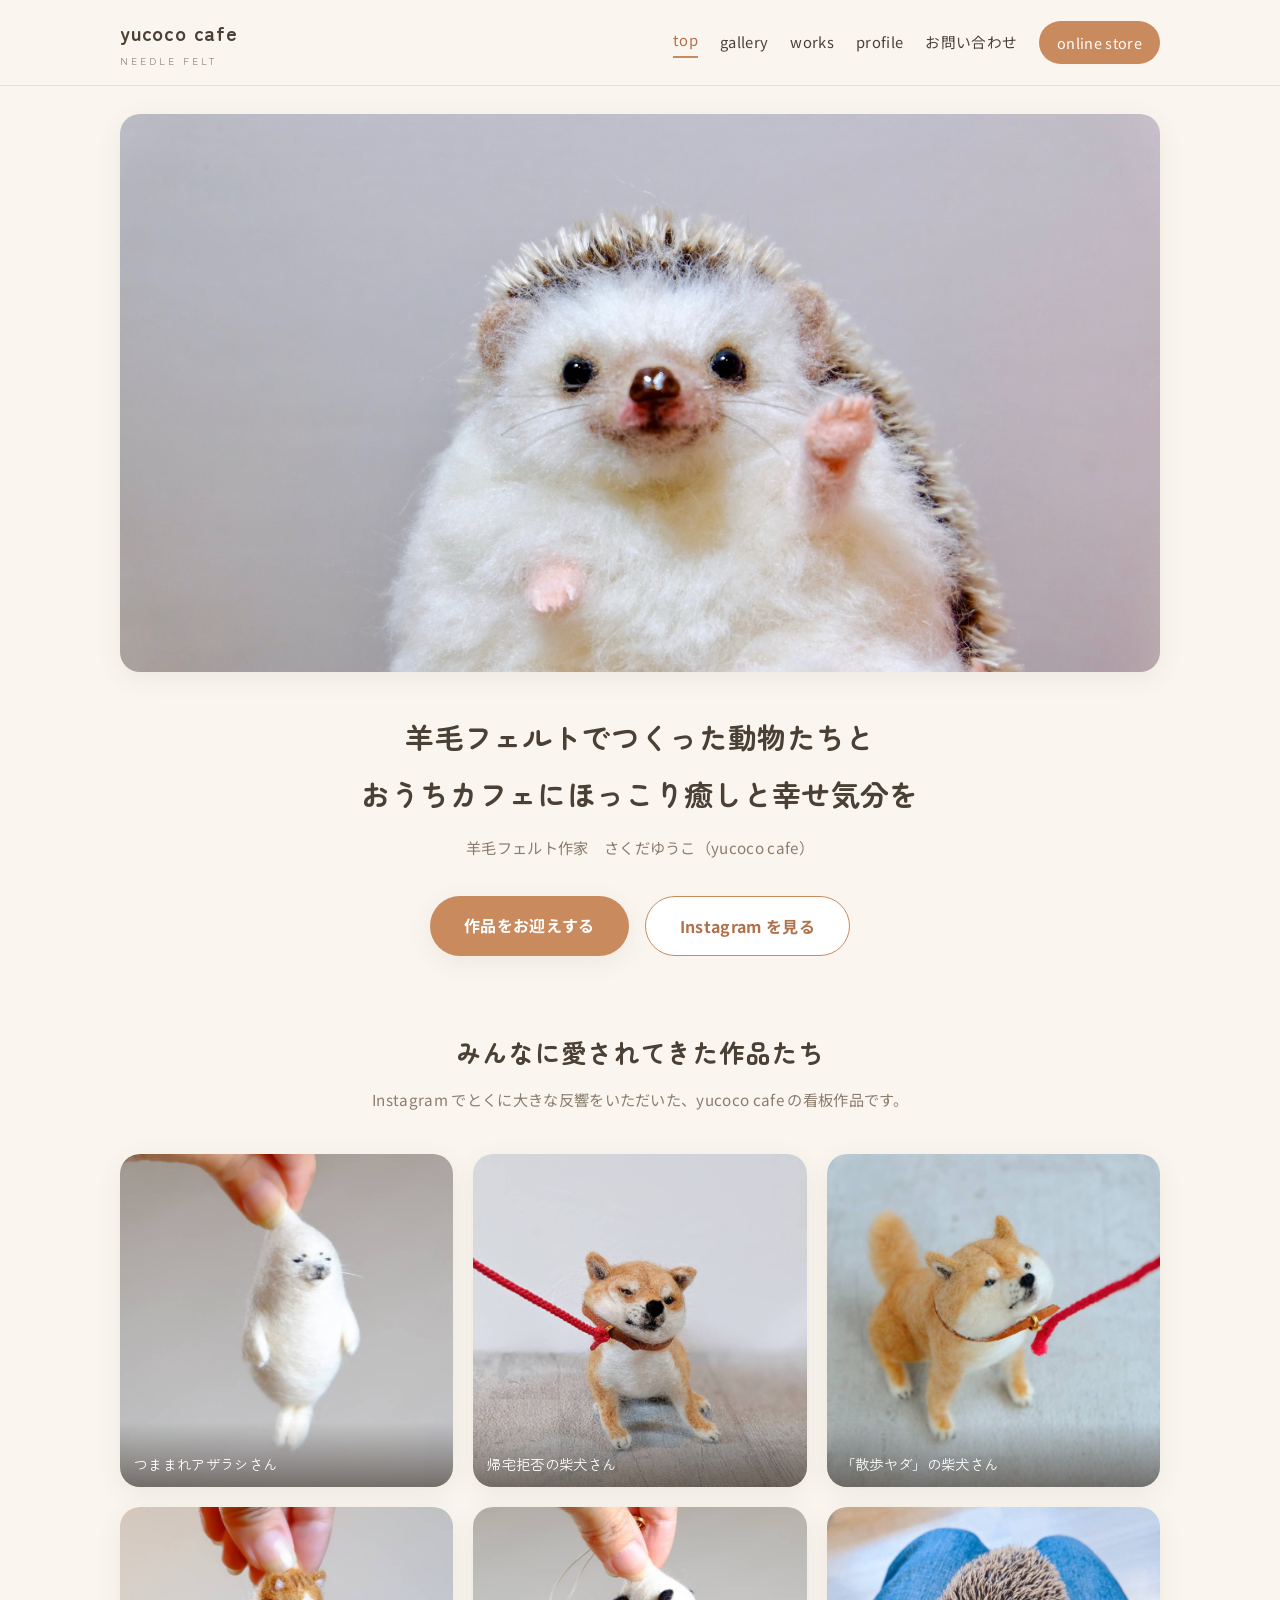
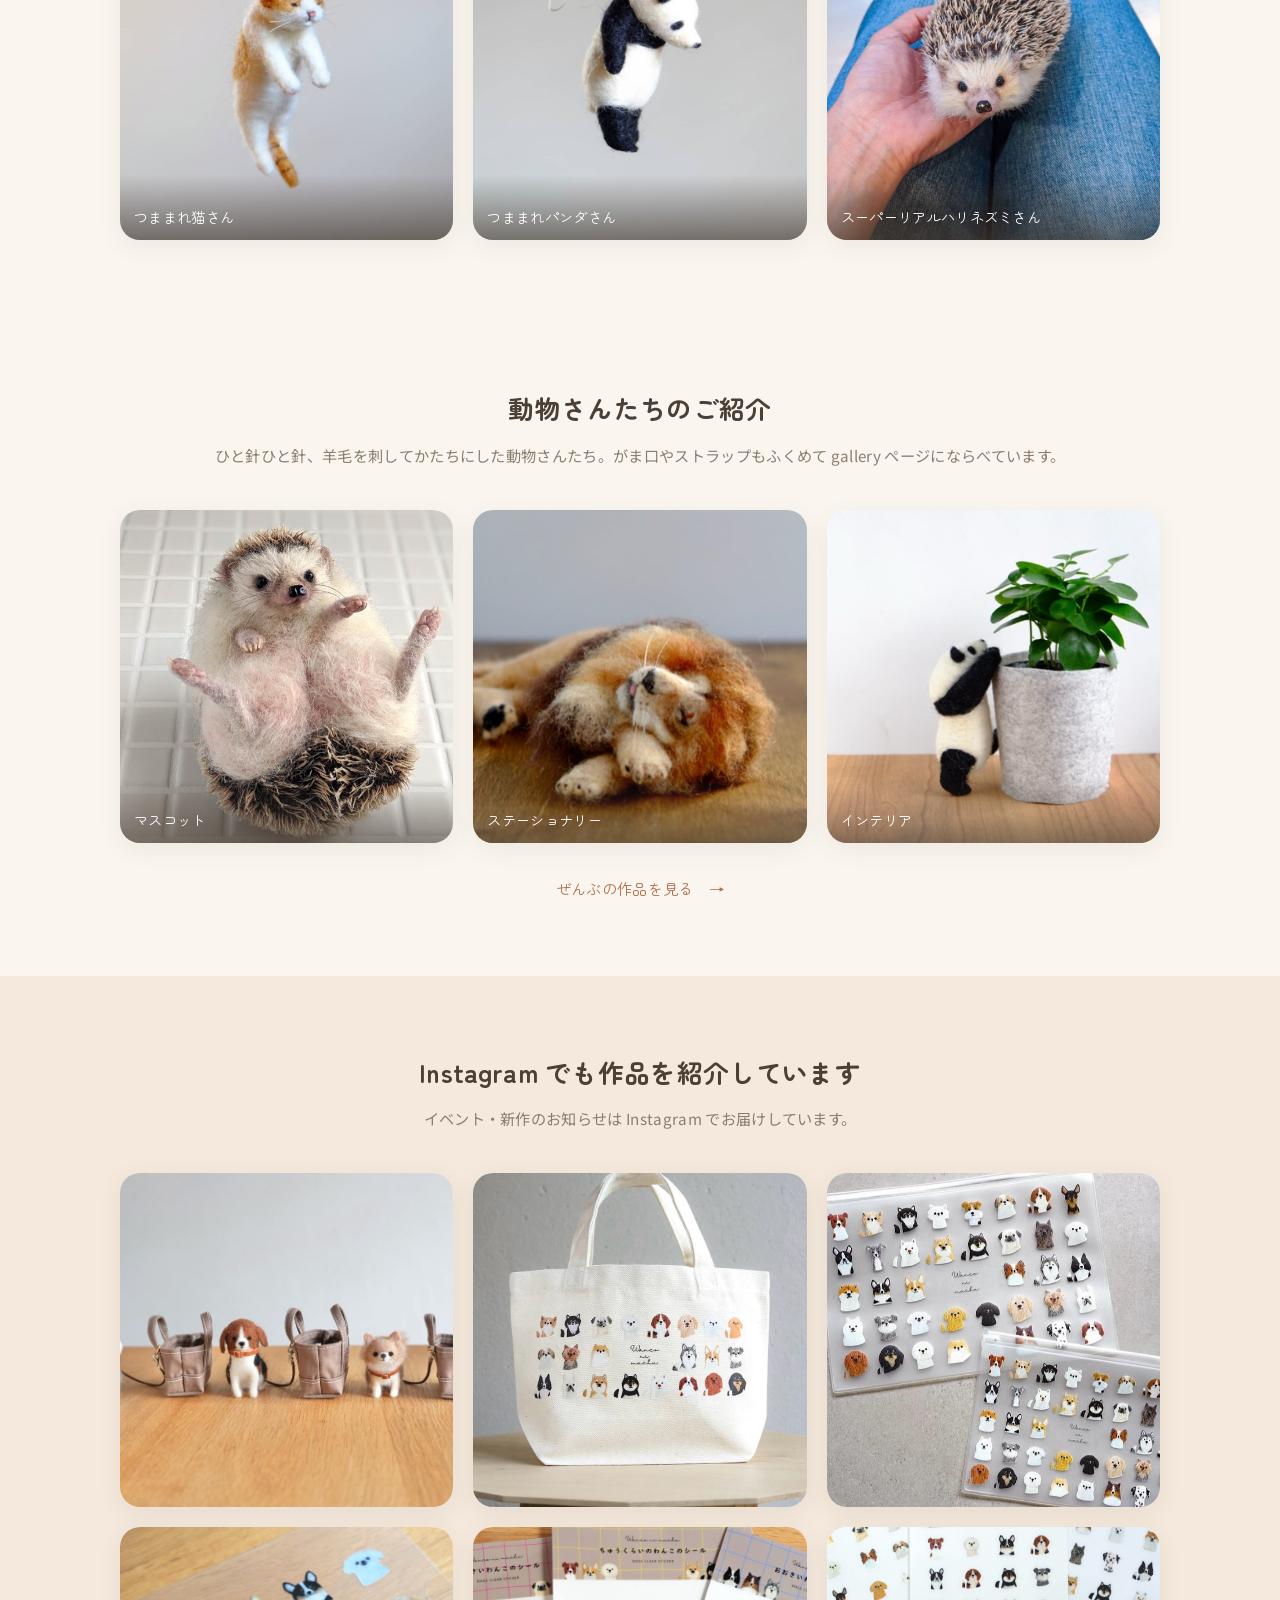
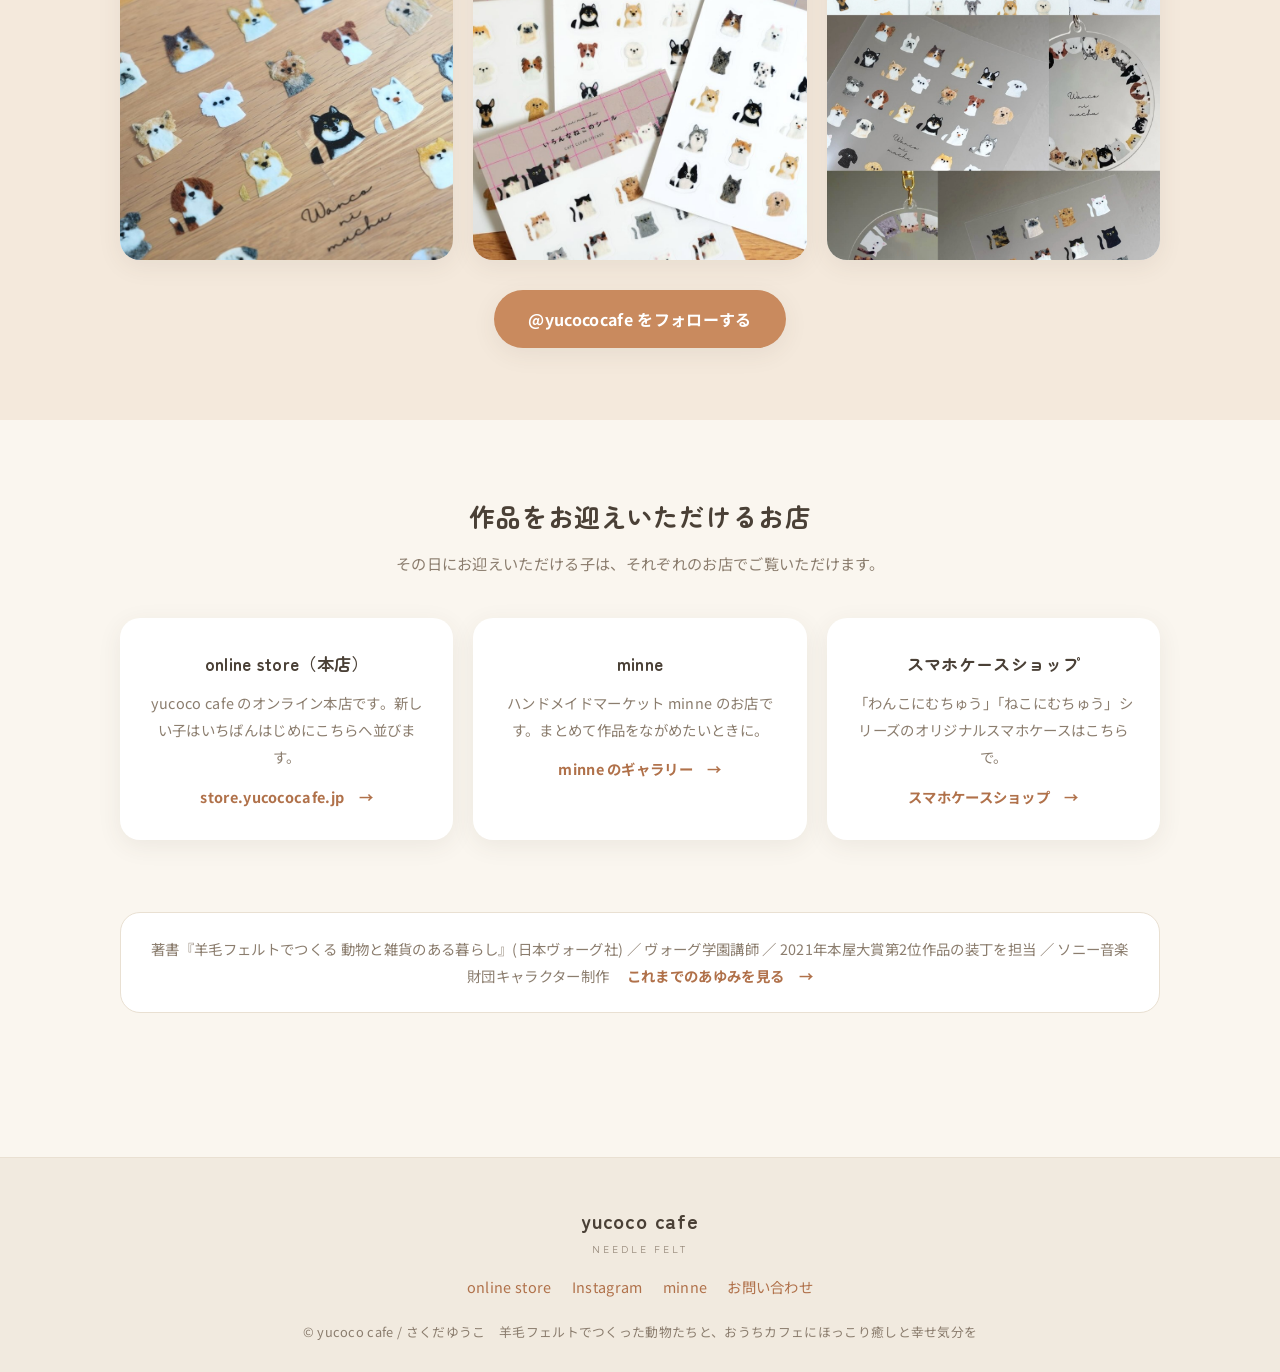
==== commit 78f782a1: "Instagram 最新投稿で自動更新 (instagram_sync.py)" ====
--- a/index.html
+++ b/index.html
@@ -92,12 +92,12 @@
       <p class="section-lead">イベント・新作のお知らせは Instagram でお届けしています。</p>
       <!-- IG:START 自動更新ブロック (tools/instagram_sync.py が差し替える。手動編集も可) -->
       <div class="grid cols-3">
-        <a class="tile" href="https://www.instagram.com/p/DbevEhHgRXB/" target="_blank" rel="noopener"><img src="assets/img/insta/01.jpg" alt="トートバッグもたくさんリクエストをいただいていたので、あわせて販売することになり" loading="lazy"></a>
-        <a class="tile" href="https://www.instagram.com/p/DbZ_SFuAbDz/" target="_blank" rel="noopener"><img src="assets/img/insta/02.jpg" alt="現在販売中のクリアファイル、クリアシールに加えて、たくさんのリクエストをいただい" loading="lazy"></a>
-        <a class="tile" href="https://www.instagram.com/p/DbVY6Xjgb06/" target="_blank" rel="noopener"><img src="assets/img/insta/03.jpg" alt="販売スタートしました✨" loading="lazy"></a>
-        <a class="tile" href="https://www.instagram.com/p/DbSr8FuAcfg/" target="_blank" rel="noopener"><img src="assets/img/insta/04.jpg" alt="わんこ・ねこにむちゅうクリアシール" loading="lazy"></a>
-        <a class="tile" href="https://www.instagram.com/p/DbQTetfgeZ6/" target="_blank" rel="noopener"><img src="assets/img/insta/05.jpg" alt="新商品の販売のお知らせ" loading="lazy"></a>
-        <a class="tile" href="https://www.instagram.com/p/DbNHj27hZao/" target="_blank" rel="noopener"><img src="assets/img/insta/06.jpg" alt="7月中にお出かけわんこたちの販売を予定しておりましたが、新しい準備を進めているた" loading="lazy"></a>
+        <a class="tile" href="https://www.instagram.com/p/Db4yU13ARAp/" target="_blank" rel="noopener"><img src="assets/img/insta/01.jpg" alt="おでかけバッグにリードをつなぐ金具をつけたら、お利口さんに待っている風のわんこた" loading="lazy"></a>
+        <a class="tile" href="https://www.instagram.com/p/DbevEhHgRXB/" target="_blank" rel="noopener"><img src="assets/img/insta/02.jpg" alt="トートバッグもたくさんリクエストをいただいていたので、あわせて販売することになり" loading="lazy"></a>
+        <a class="tile" href="https://www.instagram.com/p/DbZ_SFuAbDz/" target="_blank" rel="noopener"><img src="assets/img/insta/03.jpg" alt="現在販売中のクリアファイル、クリアシールに加えて、たくさんのリクエストをいただい" loading="lazy"></a>
+        <a class="tile" href="https://www.instagram.com/p/DbVY6Xjgb06/" target="_blank" rel="noopener"><img src="assets/img/insta/04.jpg" alt="販売スタートしました✨" loading="lazy"></a>
+        <a class="tile" href="https://www.instagram.com/p/DbSr8FuAcfg/" target="_blank" rel="noopener"><img src="assets/img/insta/05.jpg" alt="わんこ・ねこにむちゅうクリアシール" loading="lazy"></a>
+        <a class="tile" href="https://www.instagram.com/p/DbQTetfgeZ6/" target="_blank" rel="noopener"><img src="assets/img/insta/06.jpg" alt="新商品の販売のお知らせ" loading="lazy"></a>
       </div>
       <!-- IG:END -->
       <p class="more"><a class="btn" href="https://www.instagram.com/yucococafe/" target="_blank" rel="noopener">@yucococafe をフォローする</a></p>
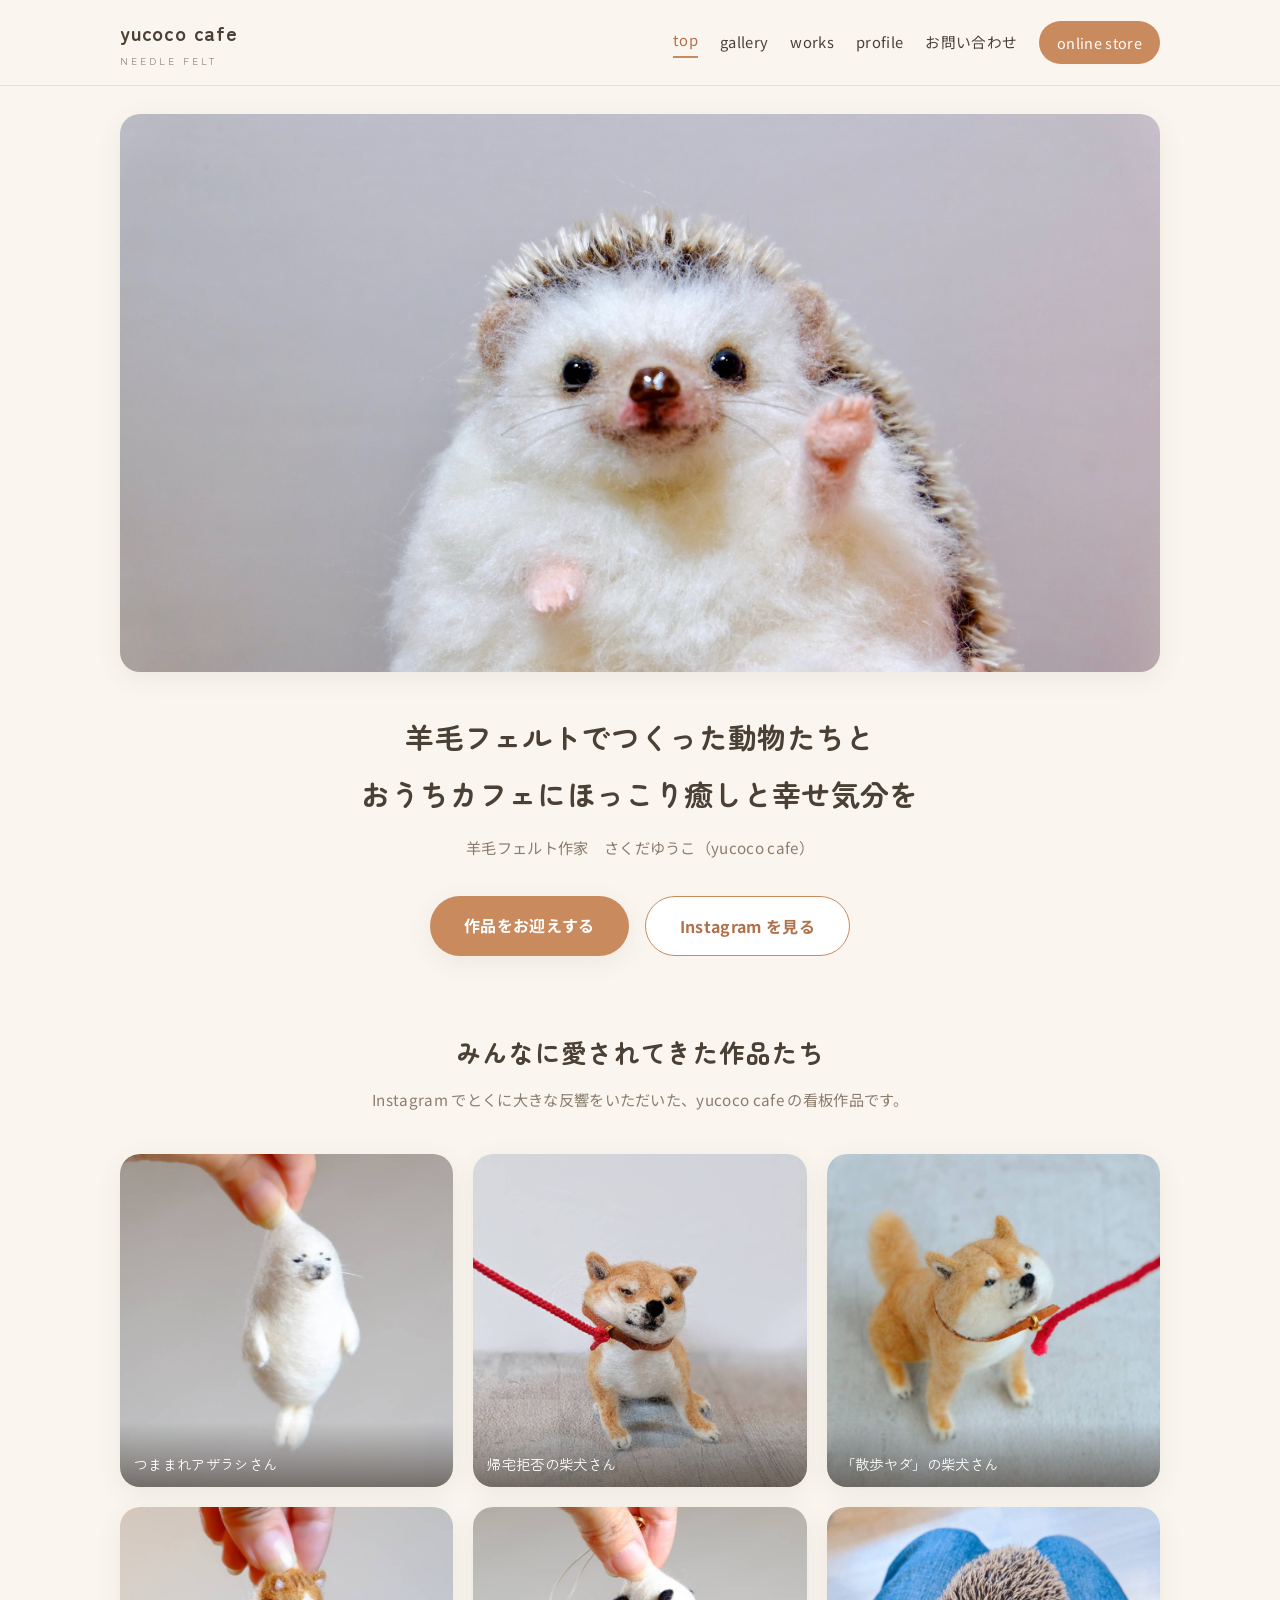
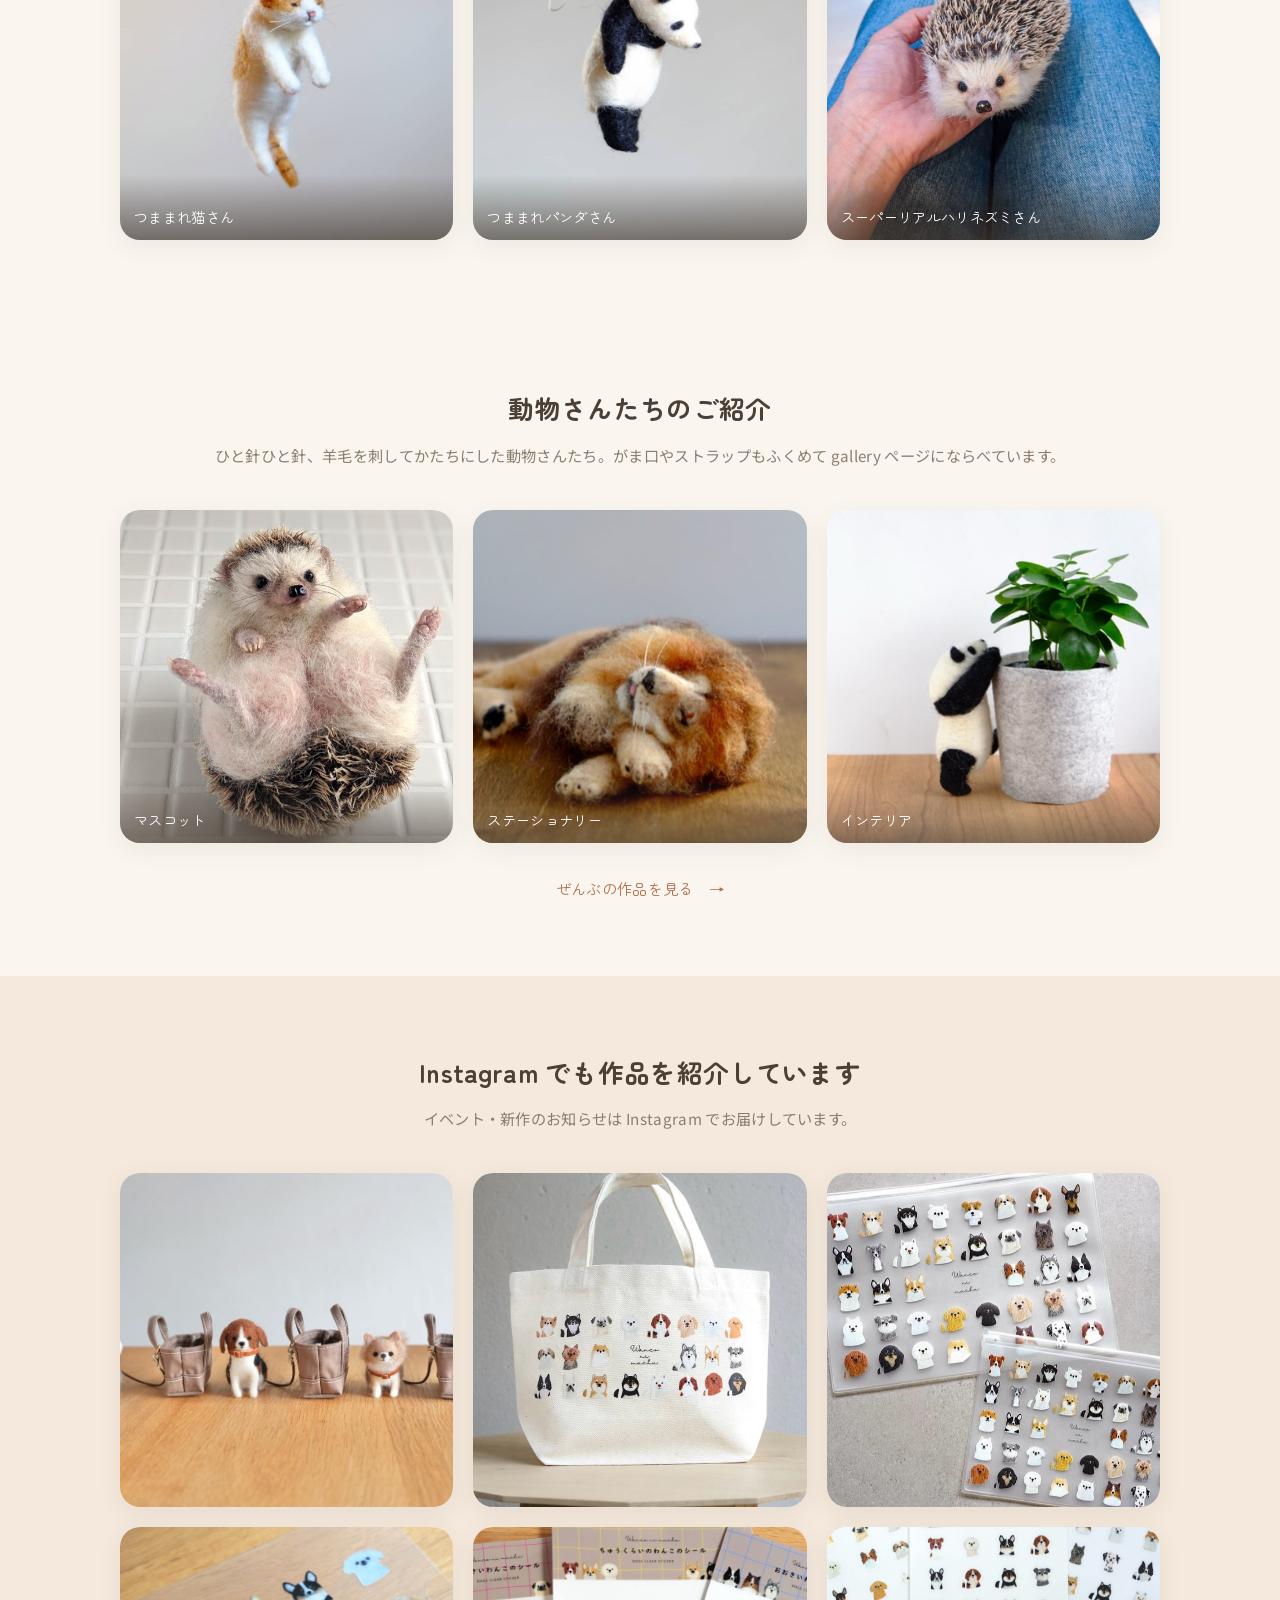
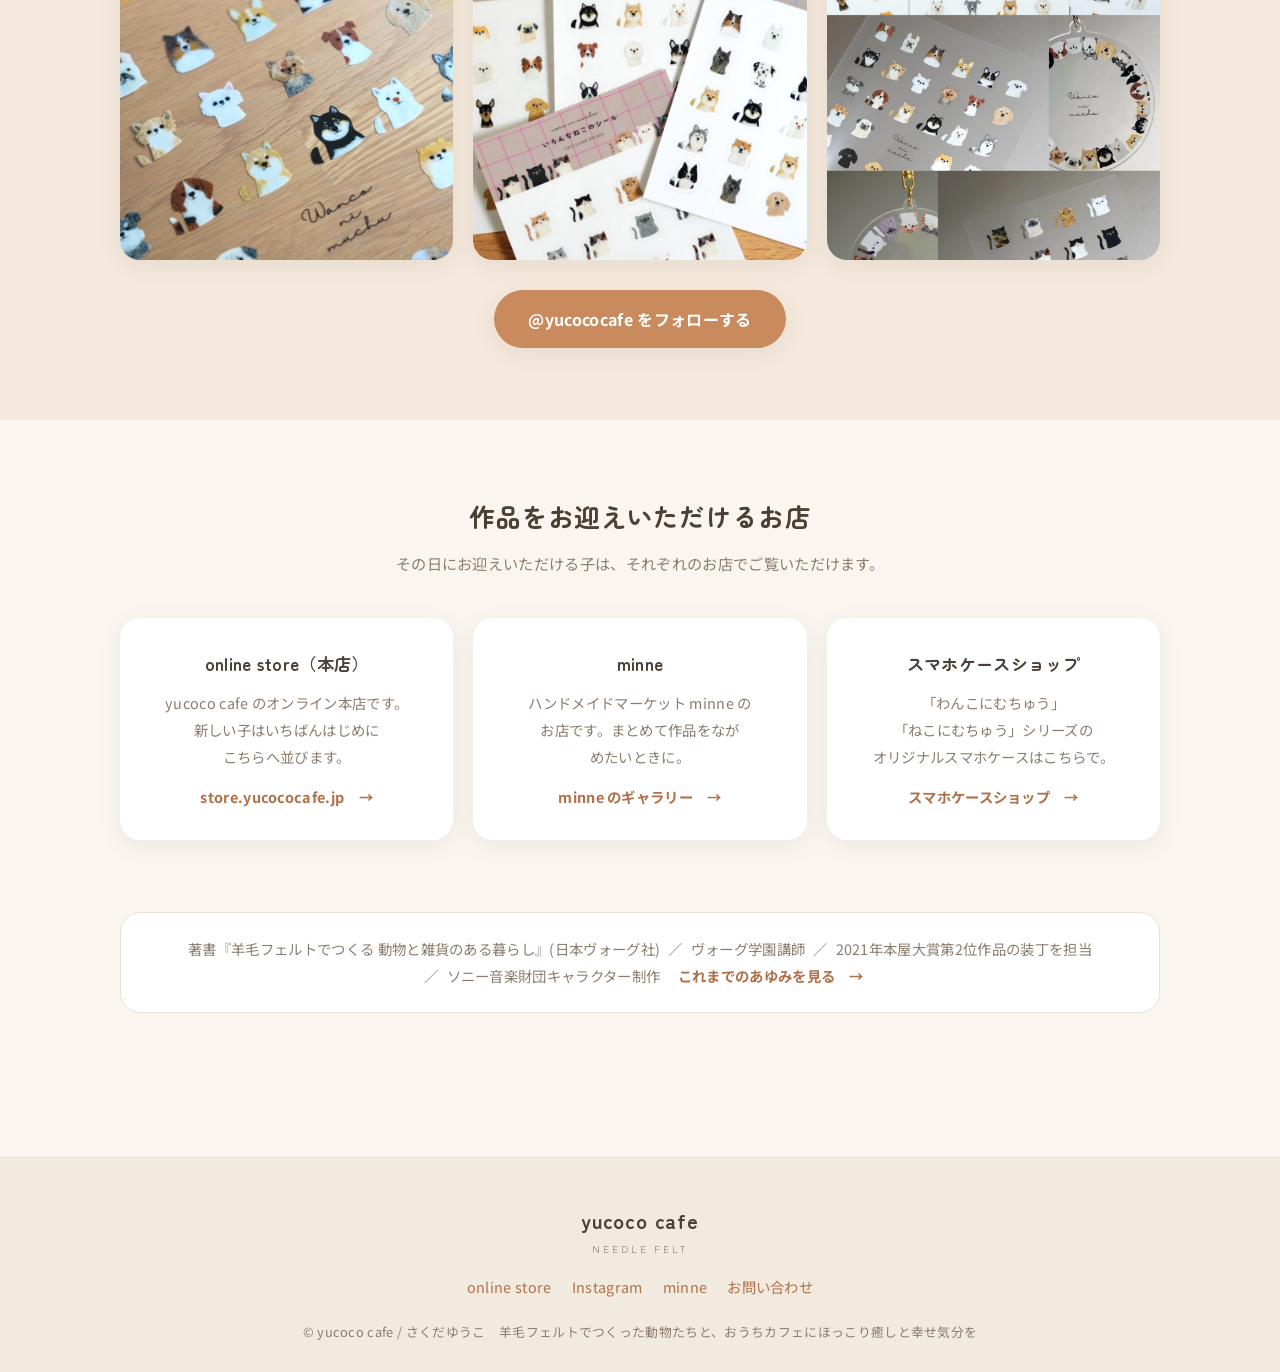
==== commit 245abbef: "gallery: キット11点を1グリッドに統合し文言整理 (販売終了表記を削除・1行化) / works: 年不明を「その他」で間隔付き / top: 実績行を項目単位で折返し Co-Authore" ====
--- a/index.html
+++ b/index.html
@@ -130,7 +130,7 @@
   <!-- 6. 実績ハイライト -->
   <section class="section credits-section">
     <p class="credits">
-      著書『羊毛フェルトでつくる 動物と雑貨のある暮らし』(日本ヴォーグ社) ／ ヴォーグ学園講師 ／ 2021年本屋大賞第2位作品の装丁を担当 ／ ソニー音楽財団キャラクター制作
+      <span class="credit">著書『羊毛フェルトでつくる 動物と雑貨のある暮らし』(日本ヴォーグ社)</span><span class="credit">ヴォーグ学園講師</span><span class="credit">2021年本屋大賞第2位作品の装丁を担当</span><span class="credit">ソニー音楽財団キャラクター制作</span>
       <a href="works.html">これまでのあゆみを見る　→</a>
     </p>
   </section>
@@ -165,6 +165,8 @@
   padding: 22px 28px; text-align: center; font-size: 0.9rem; color: var(--soft);
 }
 .credits a { display: inline-block; margin-left: 14px; font-weight: 700; white-space: nowrap; }
+.credits .credit { display: inline-block; white-space: nowrap; }
+.credits .credit + .credit::before { content: "／"; margin: 0 8px; color: var(--muted); }
 @media (max-width: 767px) {
   .shop-card { padding: 24px 18px; }
   .credits { padding: 20px 18px; }
--- a/assets/style.css
+++ b/assets/style.css
@@ -150,3 +150,18 @@
   .hero-copy h1 br { display: none; }
   .only-pc { display: none; }
 }
+
+/* ---------- 行末の孤立文字 (1〜3文字だけの最終行) 対策 / 年表の同一年まとめ ---------- */
+h1, h2, h3 { text-wrap: balance; }
+p, li, figcaption, .section-lead, .cap { text-wrap: pretty; }
+body { word-break: auto-phrase; }
+.sr-only { position: absolute; width: 1px; height: 1px; overflow: hidden; clip: rect(0 0 0 0); white-space: nowrap; }
+.timeline-item .year.is-repeat { visibility: hidden; }
+
+/* キット写真のキャプションは 1 行に収める / 年表「その他」の間隔 */
+.kit-grid .tile .cap { white-space: nowrap; overflow: hidden; text-overflow: ellipsis; }
+.timeline-item.other-start { margin-top: 40px; border-top: 1px dashed var(--line); padding-top: 30px; }
+@media (max-width: 767px) {
+  .kit-grid .tile .cap { font-size: 0.72rem; padding: 22px 8px 8px; }
+  .timeline-item.other-start { margin-top: 28px; padding-top: 22px; }
+}
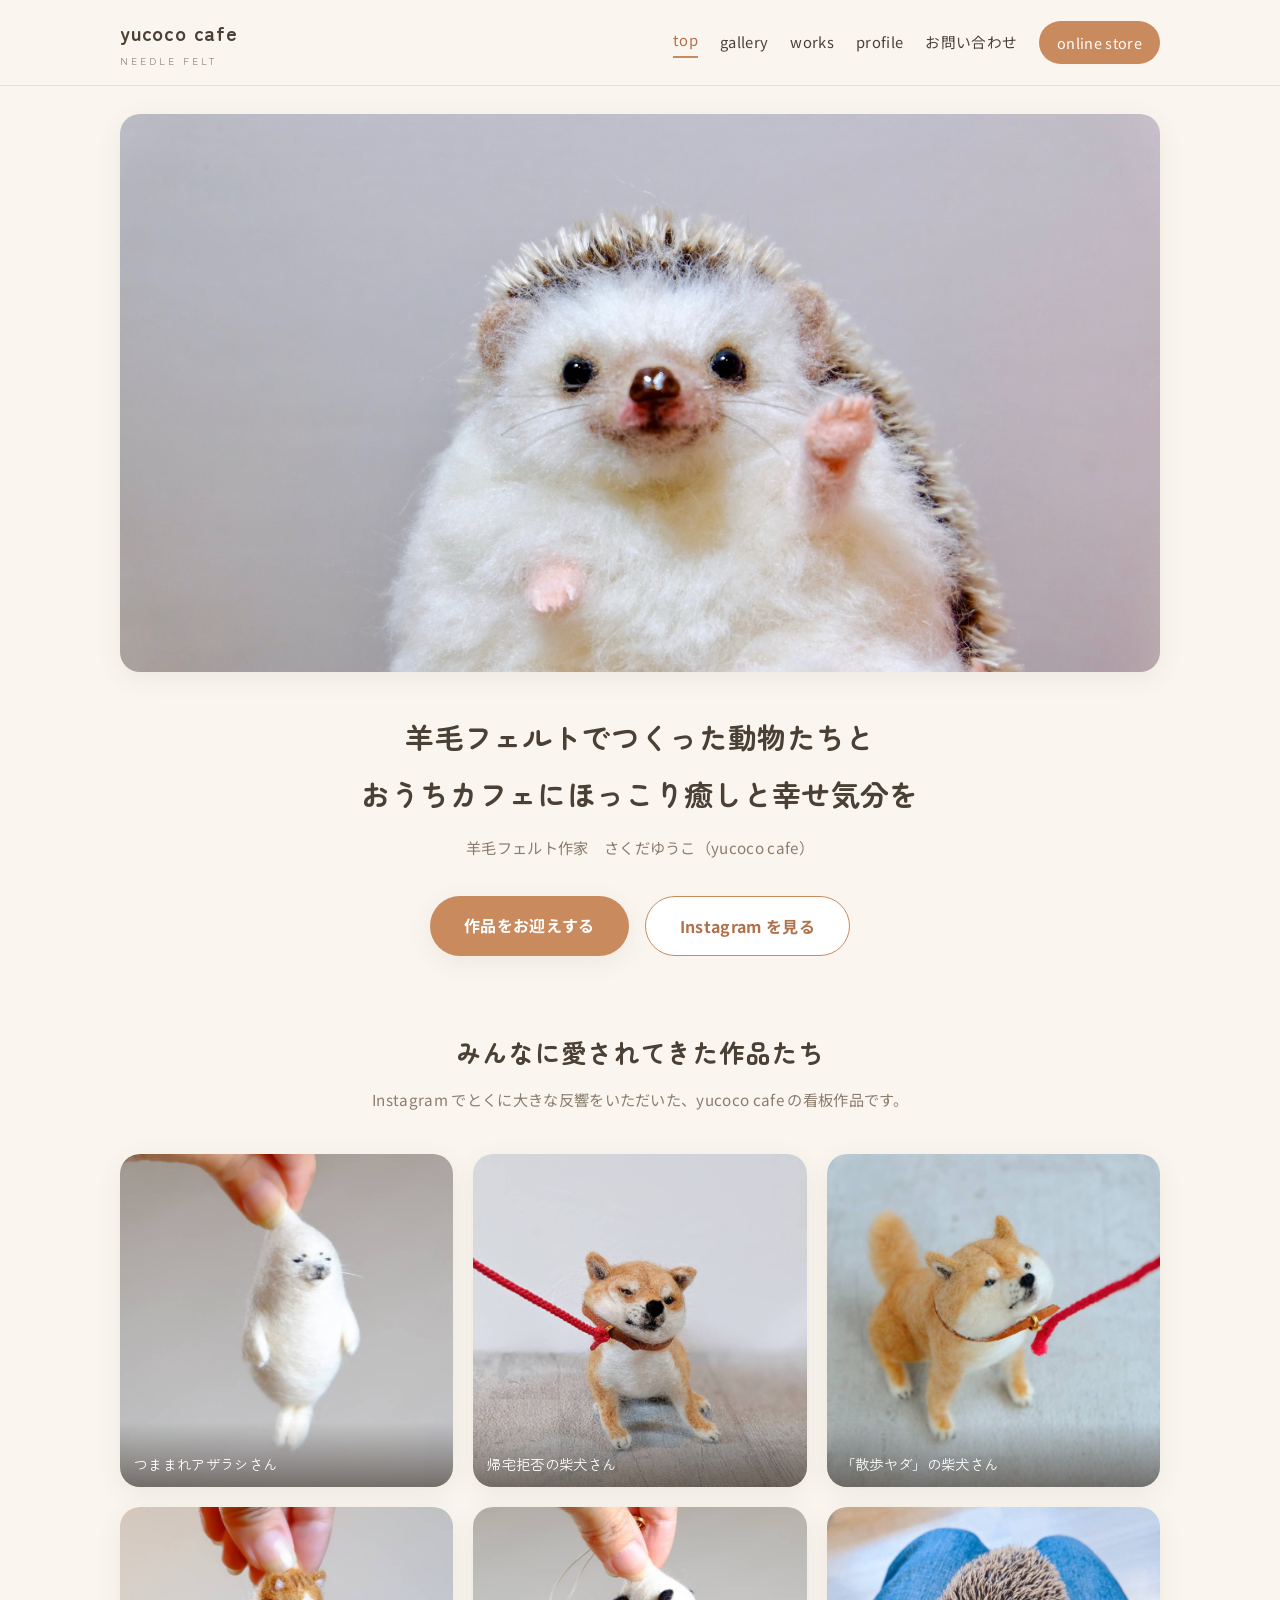
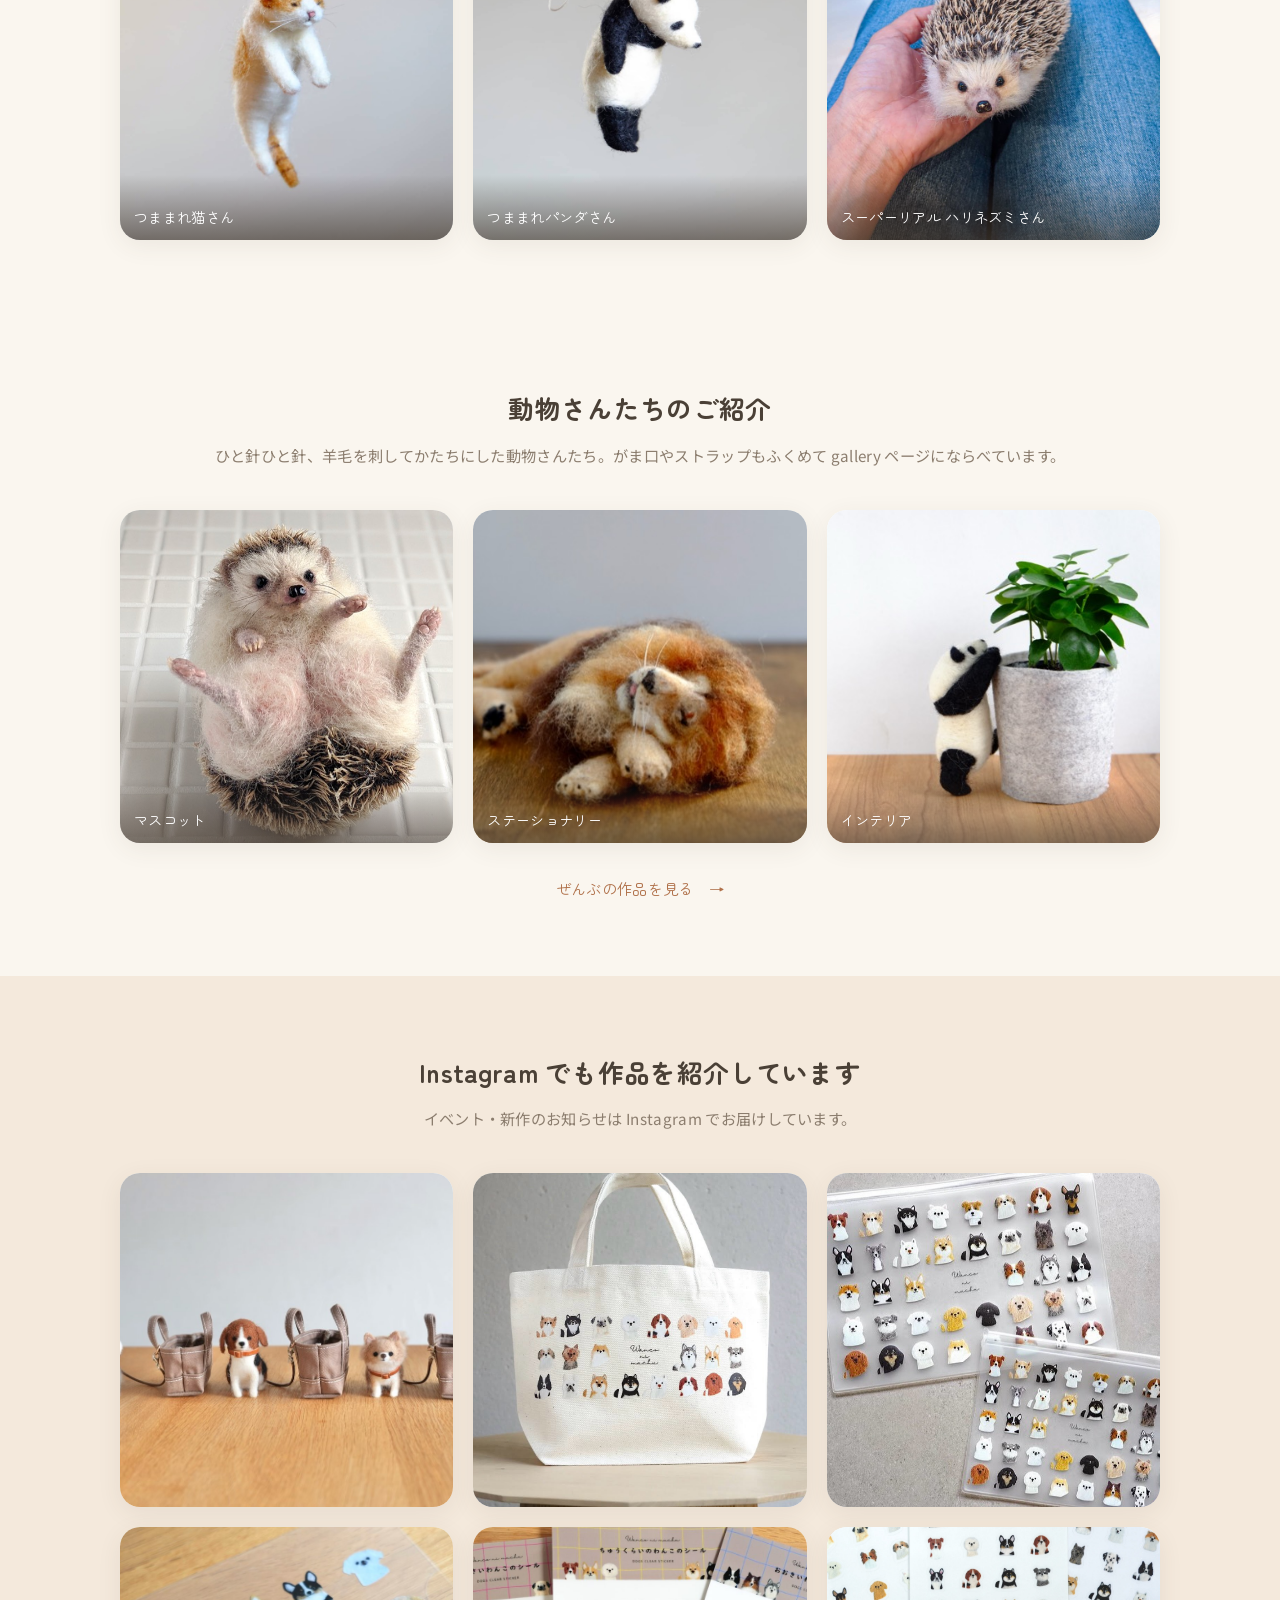
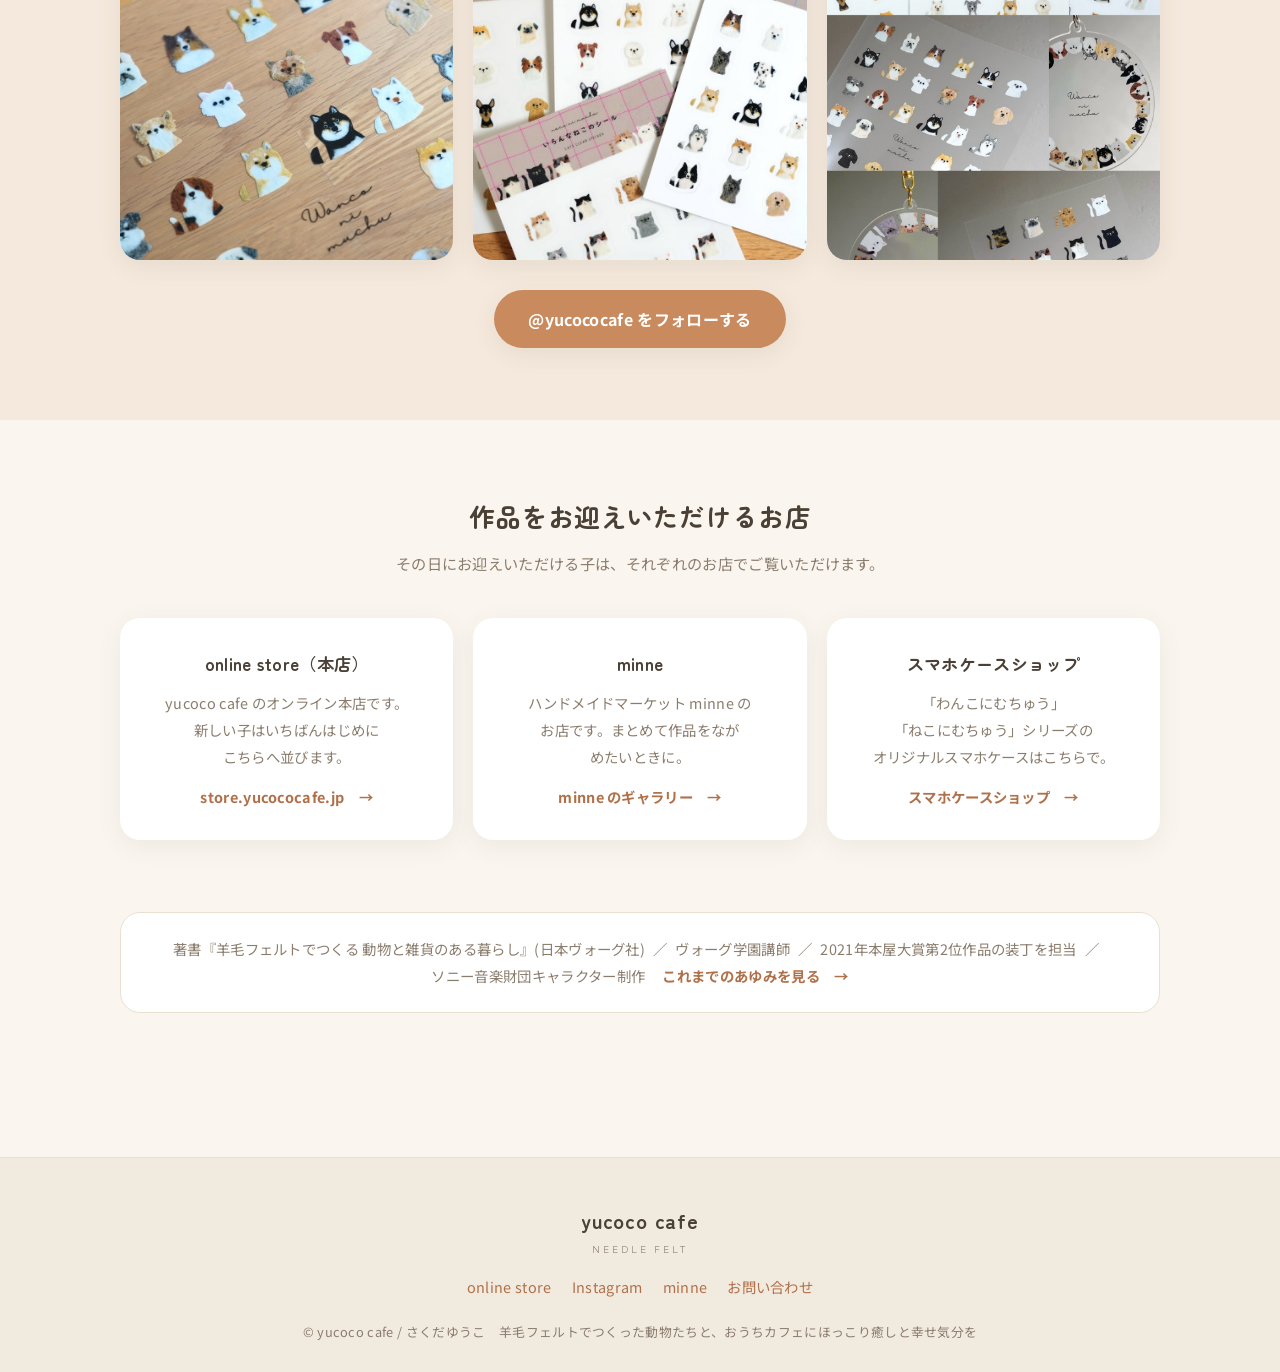
==== commit f925df13: "top: キャプションの折返し位置調整・がま口の分断防止・実績区切りを行末側へ Co-Authored-By: Claude Fable 5.1 <noreply@anthropic.com>" ====
--- a/index.html
+++ b/index.html
@@ -60,14 +60,14 @@
       <a class="tile" href="gallery.html"><img src="assets/img/thumbs/pop_sanpo.jpg" alt="お散歩をぷいっと拒否する柴犬さん" loading="lazy"><span class="cap">「散歩ヤダ」の柴犬さん</span></a>
       <a class="tile" href="gallery.html"><img src="assets/img/thumbs/pop_neko.jpg" alt="寝起きに首根っこをつままれた猫さんのストラップ" loading="lazy"><span class="cap">つままれ猫さん</span></a>
       <a class="tile" href="gallery.html"><img src="assets/img/thumbs/pop_panda.jpg" alt="首根っこをつままれて運ばれるパンダさんのストラップ" loading="lazy"><span class="cap">つままれパンダさん</span></a>
-      <a class="tile" href="gallery.html"><img src="assets/img/thumbs/pop_superreal.jpg" alt="本物そっくりのスーパーリアルハリネズミさん" loading="lazy"><span class="cap">スーパーリアルハリネズミさん</span></a>
+      <a class="tile" href="gallery.html"><img src="assets/img/thumbs/pop_superreal.jpg" alt="本物そっくりのスーパーリアルハリネズミさん" loading="lazy"><span class="cap">スーパーリアル ハリネズミさん</span></a>
     </div>
   </section>
 
   <!-- 3. ギャラリーティザー -->
   <section class="section">
     <h2 class="section-title">動物さんたちのご紹介</h2>
-    <p class="section-lead">ひと針ひと針、羊毛を刺してかたちにした動物さんたち。がま口やストラップもふくめて gallery ページにならべています。</p>
+    <p class="section-lead">ひと針ひと針、羊毛を刺してかたちにした動物さんたち。<span style="white-space:nowrap">がま口</span>やストラップもふくめて gallery ページにならべています。</p>
     <div class="grid cols-3">
       <a class="tile" href="gallery.html">
         <img src="assets/img/thumbs/210430174536-608bc3b0ad3dd.jpg" alt="まんまるはりねずみさんが両手を広げてこんにちは" loading="lazy">
@@ -166,7 +166,7 @@
 }
 .credits a { display: inline-block; margin-left: 14px; font-weight: 700; white-space: nowrap; }
 .credits .credit { display: inline-block; white-space: nowrap; }
-.credits .credit + .credit::before { content: "／"; margin: 0 8px; color: var(--muted); }
+.credits .credit:not(:last-of-type)::after { content: "／"; margin: 0 8px; color: var(--muted); }
 @media (max-width: 767px) {
   .shop-card { padding: 24px 18px; }
   .credits { padding: 20px 18px; }
--- a/assets/style.css
+++ b/assets/style.css
@@ -165,3 +165,6 @@
   .kit-grid .tile .cap { font-size: 0.72rem; padding: 22px 8px 8px; }
   .timeline-item.other-start { margin-top: 28px; padding-top: 22px; }
 }
+
+/* タイルのキャプション: 2 行になる時は均等に分ける (1 文字だけの行を防ぐ) */
+.tile .cap { text-wrap: balance; }
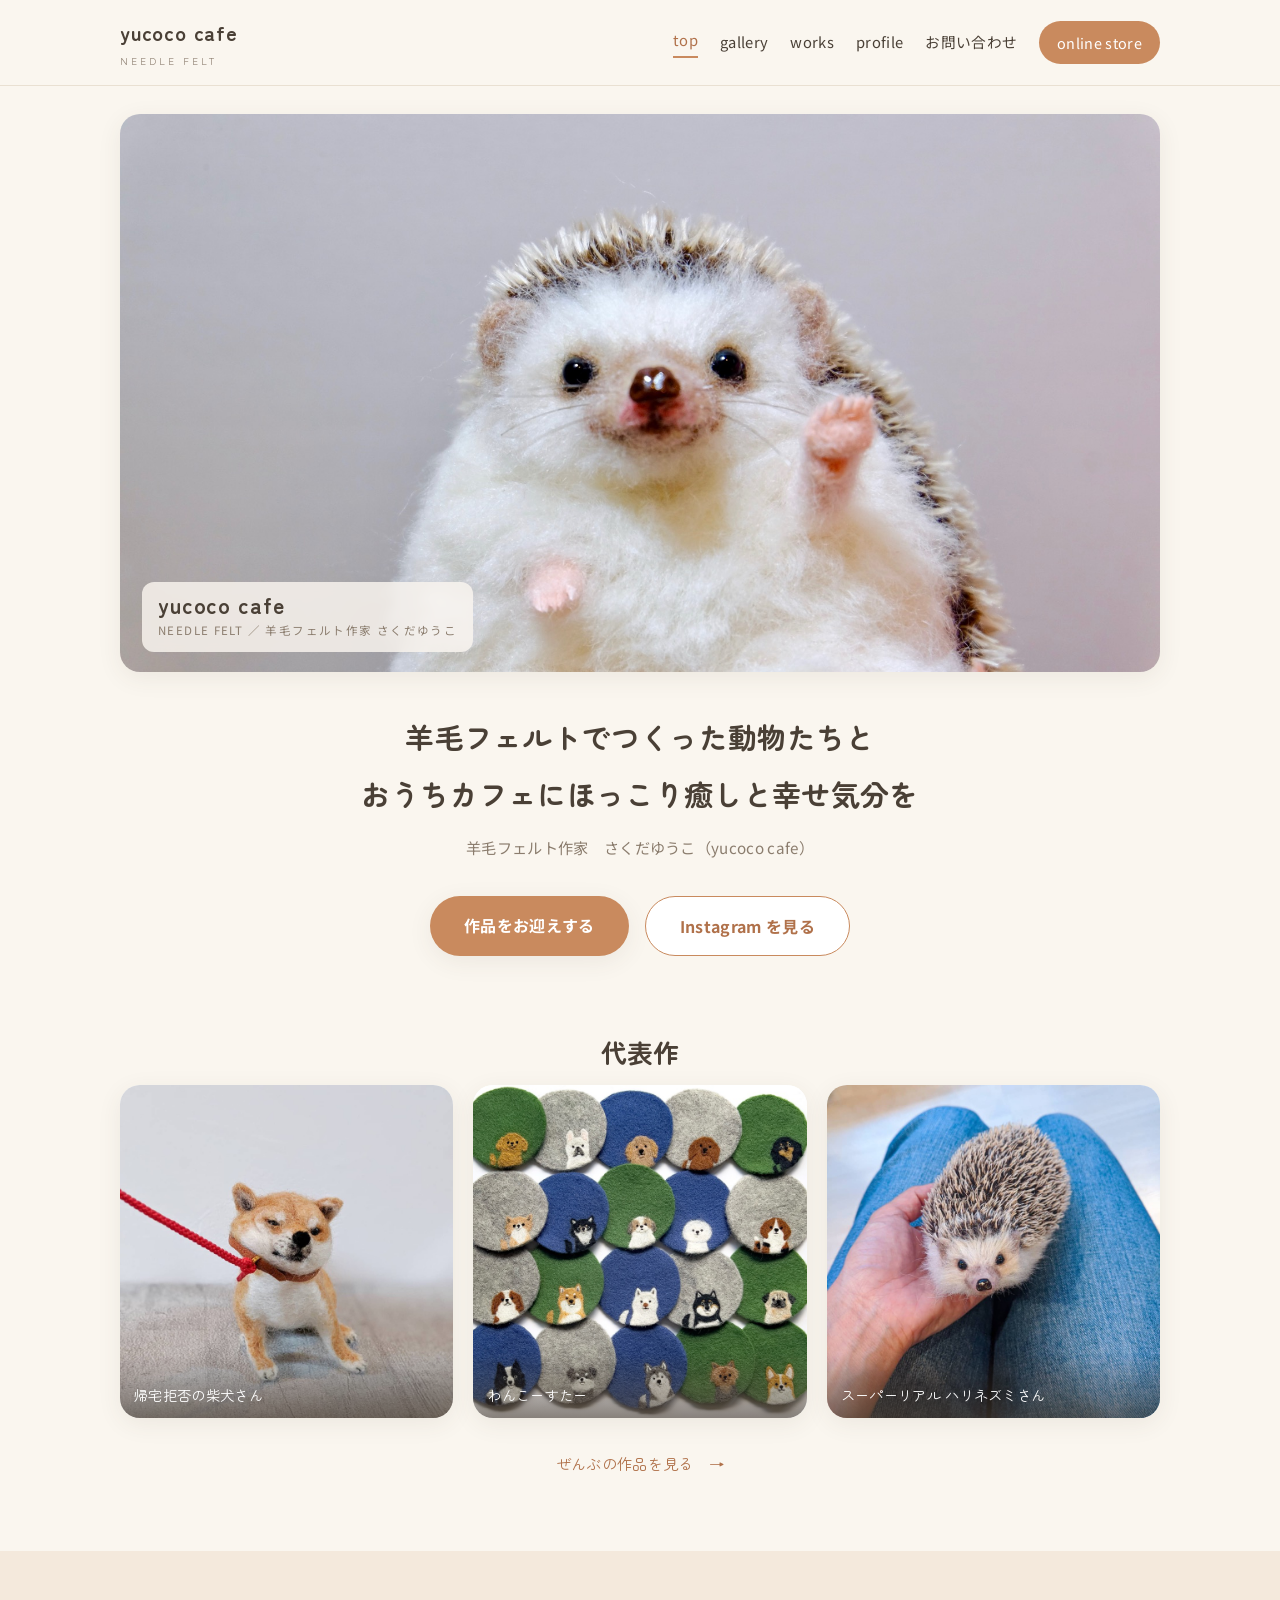
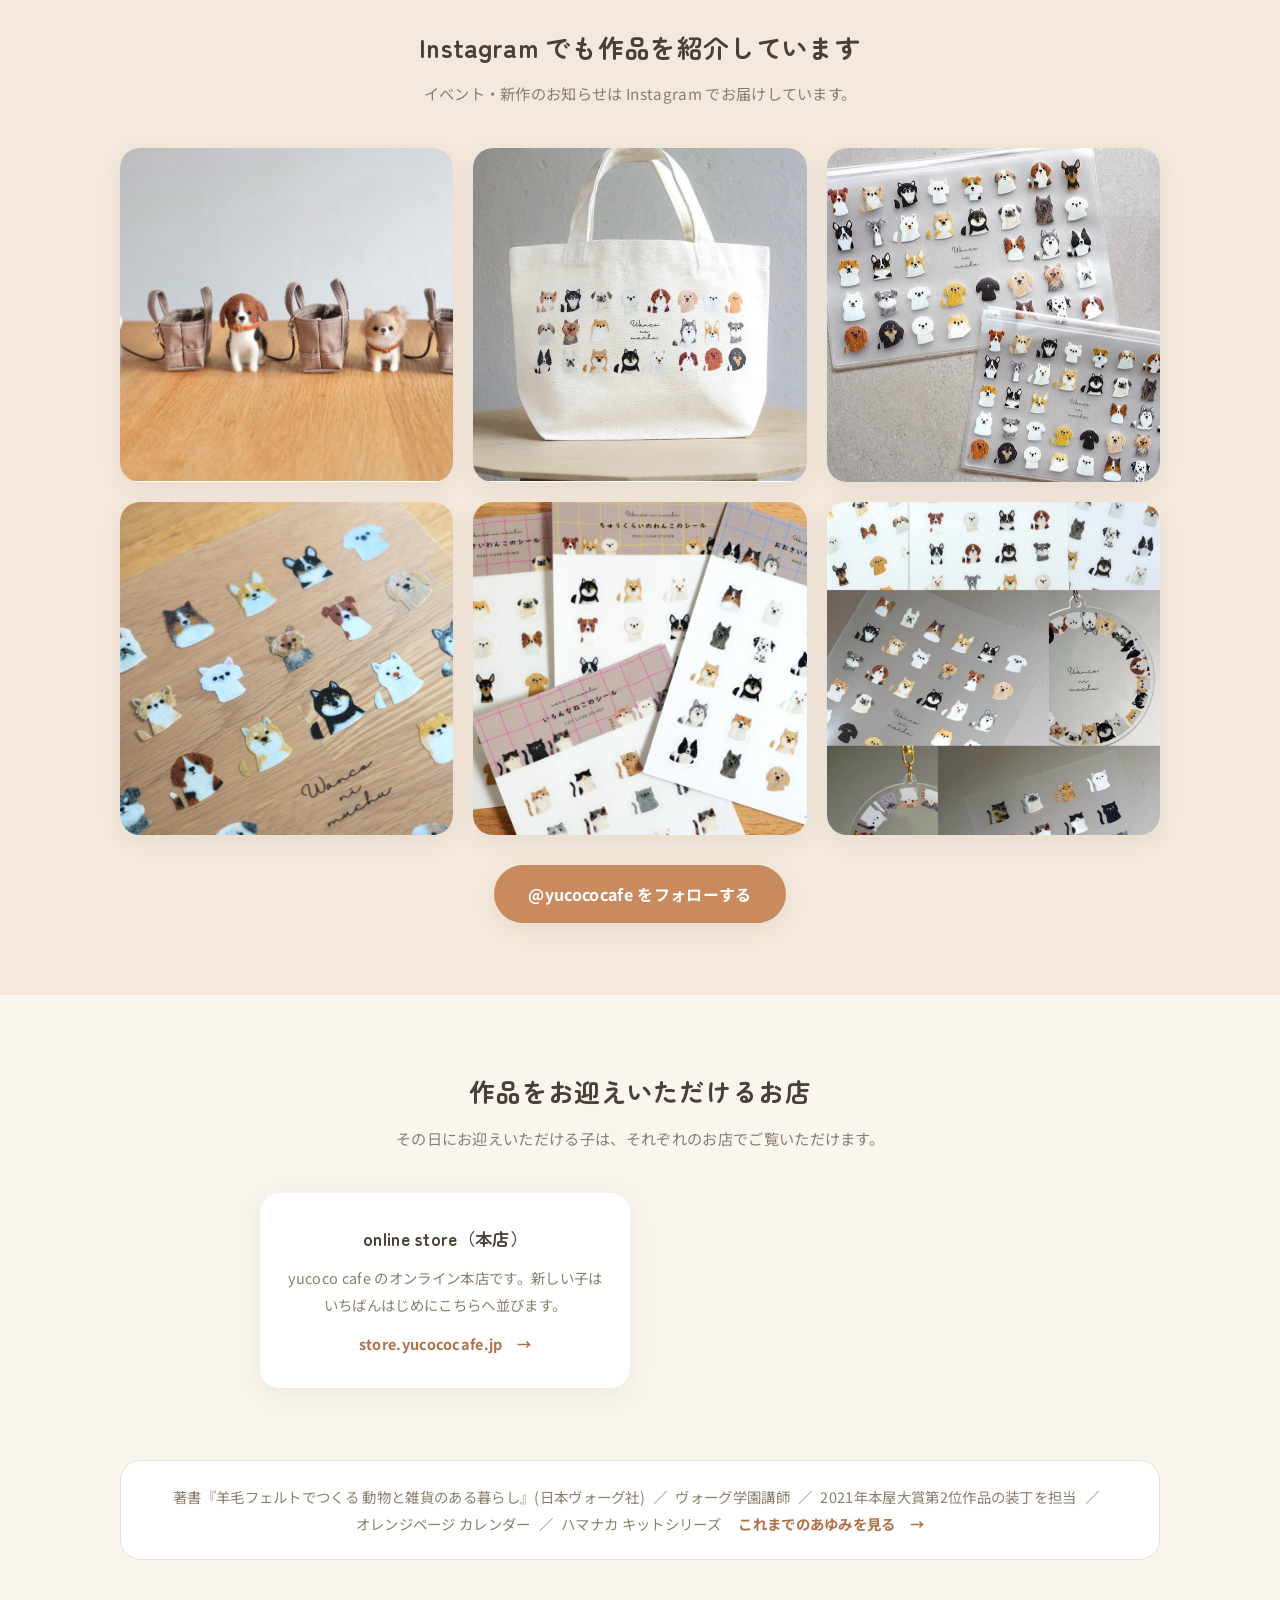
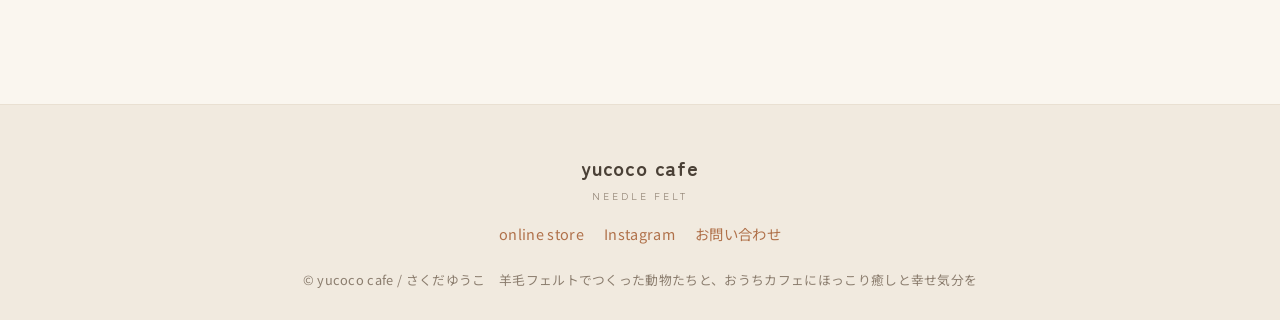
==== commit 68c97158: "top: ヒーローにブランド表示 / 代表作3点に整理 / 動物紹介セクション削除 / 販路を2店に (minne撤去) / 実績行を更新 Co-Authored-By: Claude Fable 5" ====
--- a/index.html
+++ b/index.html
@@ -38,6 +38,7 @@
   <section class="hero">
     <div class="hero-img">
       <img src="assets/img/hero.jpg" alt="両手を広げてお出迎えするはりねずみさん" width="1800" height="1200">
+      <div class="hero-brand"><span class="hero-brand__name">yucoco cafe</span><span class="hero-brand__sub">NEEDLE FELT ／ 羊毛フェルト作家 さくだゆうこ</span></div>
     </div>
     <div class="hero-copy">
       <h1>羊毛フェルトでつくった動物たちと<br>おうちカフェにほっこり癒しと幸せ気分を</h1>
@@ -50,37 +51,13 @@
     </div>
   </section>
 
-  <!-- 2.5 人気の作品 (Instagram のいいね数実測データで選定) -->
+  <!-- 2.5 代表作 -->
   <section class="section">
-    <h2 class="section-title">みんなに愛されてきた作品たち</h2>
-    <p class="section-lead">Instagram でとくに大きな反響をいただいた、yucoco cafe の看板作品です。</p>
+    <h2 class="section-title">代表作</h2>
     <div class="grid cols-3">
-      <a class="tile" href="gallery.html"><img src="assets/img/thumbs/pop_azarashi.jpg" alt="首根っこをつままれて運ばれるアザラシさんのストラップ" loading="lazy"><span class="cap">つままれアザラシさん</span></a>
       <a class="tile" href="gallery.html"><img src="assets/img/thumbs/pop_kitaku.jpg" alt="おうちに帰りたくなくてふんばる柴犬さん" loading="lazy"><span class="cap">帰宅拒否の柴犬さん</span></a>
-      <a class="tile" href="gallery.html"><img src="assets/img/thumbs/pop_sanpo.jpg" alt="お散歩をぷいっと拒否する柴犬さん" loading="lazy"><span class="cap">「散歩ヤダ」の柴犬さん</span></a>
-      <a class="tile" href="gallery.html"><img src="assets/img/thumbs/pop_neko.jpg" alt="寝起きに首根っこをつままれた猫さんのストラップ" loading="lazy"><span class="cap">つままれ猫さん</span></a>
-      <a class="tile" href="gallery.html"><img src="assets/img/thumbs/pop_panda.jpg" alt="首根っこをつままれて運ばれるパンダさんのストラップ" loading="lazy"><span class="cap">つままれパンダさん</span></a>
+      <a class="tile" href="gallery.html"><img src="assets/img/thumbs/wc_wancoster.jpg" alt="いろいろな犬種がならぶ、わんこのコースター" loading="lazy"><span class="cap">わんこーすたー</span></a>
       <a class="tile" href="gallery.html"><img src="assets/img/thumbs/pop_superreal.jpg" alt="本物そっくりのスーパーリアルハリネズミさん" loading="lazy"><span class="cap">スーパーリアル ハリネズミさん</span></a>
-    </div>
-  </section>
-
-  <!-- 3. ギャラリーティザー -->
-  <section class="section">
-    <h2 class="section-title">動物さんたちのご紹介</h2>
-    <p class="section-lead">ひと針ひと針、羊毛を刺してかたちにした動物さんたち。<span style="white-space:nowrap">がま口</span>やストラップもふくめて gallery ページにならべています。</p>
-    <div class="grid cols-3">
-      <a class="tile" href="gallery.html">
-        <img src="assets/img/thumbs/210430174536-608bc3b0ad3dd.jpg" alt="まんまるはりねずみさんが両手を広げてこんにちは" loading="lazy">
-        <span class="cap">マスコット</span>
-      </a>
-      <a class="tile" href="gallery.html">
-        <img src="assets/img/thumbs/190821193012-5d5d1d346c4c8.jpg" alt="ごろんと寝転ぶライオンさんのクリップ置き" loading="lazy">
-        <span class="cap">ステーショナリー</span>
-      </a>
-      <a class="tile" href="gallery.html">
-        <img src="assets/img/thumbs/190821195029-5d5d21f518be8.jpg" alt="観葉植物にしがみつくパンダさんの鉢カバー" loading="lazy">
-        <span class="cap">インテリア</span>
-      </a>
     </div>
     <p class="more"><a href="gallery.html">ぜんぶの作品を見る　→</a></p>
   </section>
@@ -108,29 +85,19 @@
   <section class="section">
     <h2 class="section-title">作品をお迎えいただけるお店</h2>
     <p class="section-lead">その日にお迎えいただける子は、それぞれのお店でご覧いただけます。</p>
-    <div class="grid cols-3">
+    <div class="grid cols-2 shop-grid">
       <div class="card shop-card">
         <h3>online store（本店）</h3>
         <p>yucoco cafe のオンライン本店です。新しい子はいちばんはじめにこちらへ並びます。</p>
         <p class="shop-link"><a href="https://store.yucococafe.jp" target="_blank" rel="noopener">store.yucococafe.jp　→</a></p>
       </div>
-      <div class="card shop-card">
-        <h3>minne</h3>
-        <p>ハンドメイドマーケット minne のお店です。まとめて作品をながめたいときに。</p>
-        <p class="shop-link"><a href="https://minne.com/@856" target="_blank" rel="noopener">minne のギャラリー　→</a></p>
       </div>
-      <div class="card shop-card">
-        <h3>スマホケースショップ</h3>
-        <p>「わんこにむちゅう」「ねこにむちゅう」シリーズのオリジナルスマホケースはこちらで。</p>
-        <p class="shop-link"><a href="https://yucococafe.base.shop" target="_blank" rel="noopener">スマホケースショップ　→</a></p>
-      </div>
-    </div>
   </section>
 
   <!-- 6. 実績ハイライト -->
   <section class="section credits-section">
     <p class="credits">
-      <span class="credit">著書『羊毛フェルトでつくる 動物と雑貨のある暮らし』(日本ヴォーグ社)</span><span class="credit">ヴォーグ学園講師</span><span class="credit">2021年本屋大賞第2位作品の装丁を担当</span><span class="credit">ソニー音楽財団キャラクター制作</span>
+      <span class="credit">著書『羊毛フェルトでつくる 動物と雑貨のある暮らし』(日本ヴォーグ社)</span><span class="credit">ヴォーグ学園講師</span><span class="credit">2021年本屋大賞第2位作品の装丁を担当</span><span class="credit">オレンジページ カレンダー</span><span class="credit">ハマナカ キットシリーズ</span>
       <a href="works.html">これまでのあゆみを見る　→</a>
     </p>
   </section>
@@ -143,7 +110,6 @@
     <div class="links">
       <a href="https://store.yucococafe.jp">online store</a>
       <a href="https://www.instagram.com/yucococafe/">Instagram</a>
-      <a href="https://minne.com/@856">minne</a>
       <a href="contact.html">お問い合わせ</a>
     </div>
     <p class="copy">© yucoco cafe / さくだゆうこ　羊毛フェルトでつくった動物たちと、おうちカフェにほっこり癒しと幸せ気分を</p>
--- a/assets/style.css
+++ b/assets/style.css
@@ -168,3 +168,24 @@
 
 /* タイルのキャプション: 2 行になる時は均等に分ける (1 文字だけの行を防ぐ) */
 .tile .cap { text-wrap: balance; }
+
+/* スマホ: タイルのキャプションを少し小さく・余白を詰めて 1 文字だけの行を防ぐ / 短いリンクは折り返さない */
+@media (max-width: 767px) {
+  .tile .cap { font-size: 0.78rem; padding: 22px 10px 8px; }
+}
+.shop-card .shop-link a, .more a { white-space: nowrap; }
+
+/* ヒーローのブランド表示 / 販路 2 列 */
+.hero-img { position: relative; }
+.hero-brand { position: absolute; left: 22px; bottom: 20px; display: flex; flex-direction: column; gap: 2px;
+  padding: 10px 16px; background: rgba(250,246,239,0.82); border-radius: 12px; backdrop-filter: blur(4px); -webkit-backdrop-filter: blur(4px); }
+.hero-brand__name { font-family: "Zen Maru Gothic", sans-serif; font-weight: 700; font-size: 1.35rem; letter-spacing: 0.04em; color: var(--ink); line-height: 1.2; }
+.hero-brand__sub { font-size: 0.72rem; letter-spacing: 0.12em; color: var(--soft); }
+.grid.cols-2 { grid-template-columns: repeat(2, 1fr); }
+.shop-grid { max-width: 760px; margin-left: auto; margin-right: auto; }
+@media (max-width: 767px) {
+  .hero-brand { left: 12px; bottom: 12px; padding: 8px 12px; }
+  .hero-brand__name { font-size: 1.1rem; }
+  .hero-brand__sub { font-size: 0.64rem; letter-spacing: 0.08em; }
+  .grid.cols-2 { grid-template-columns: 1fr; }
+}
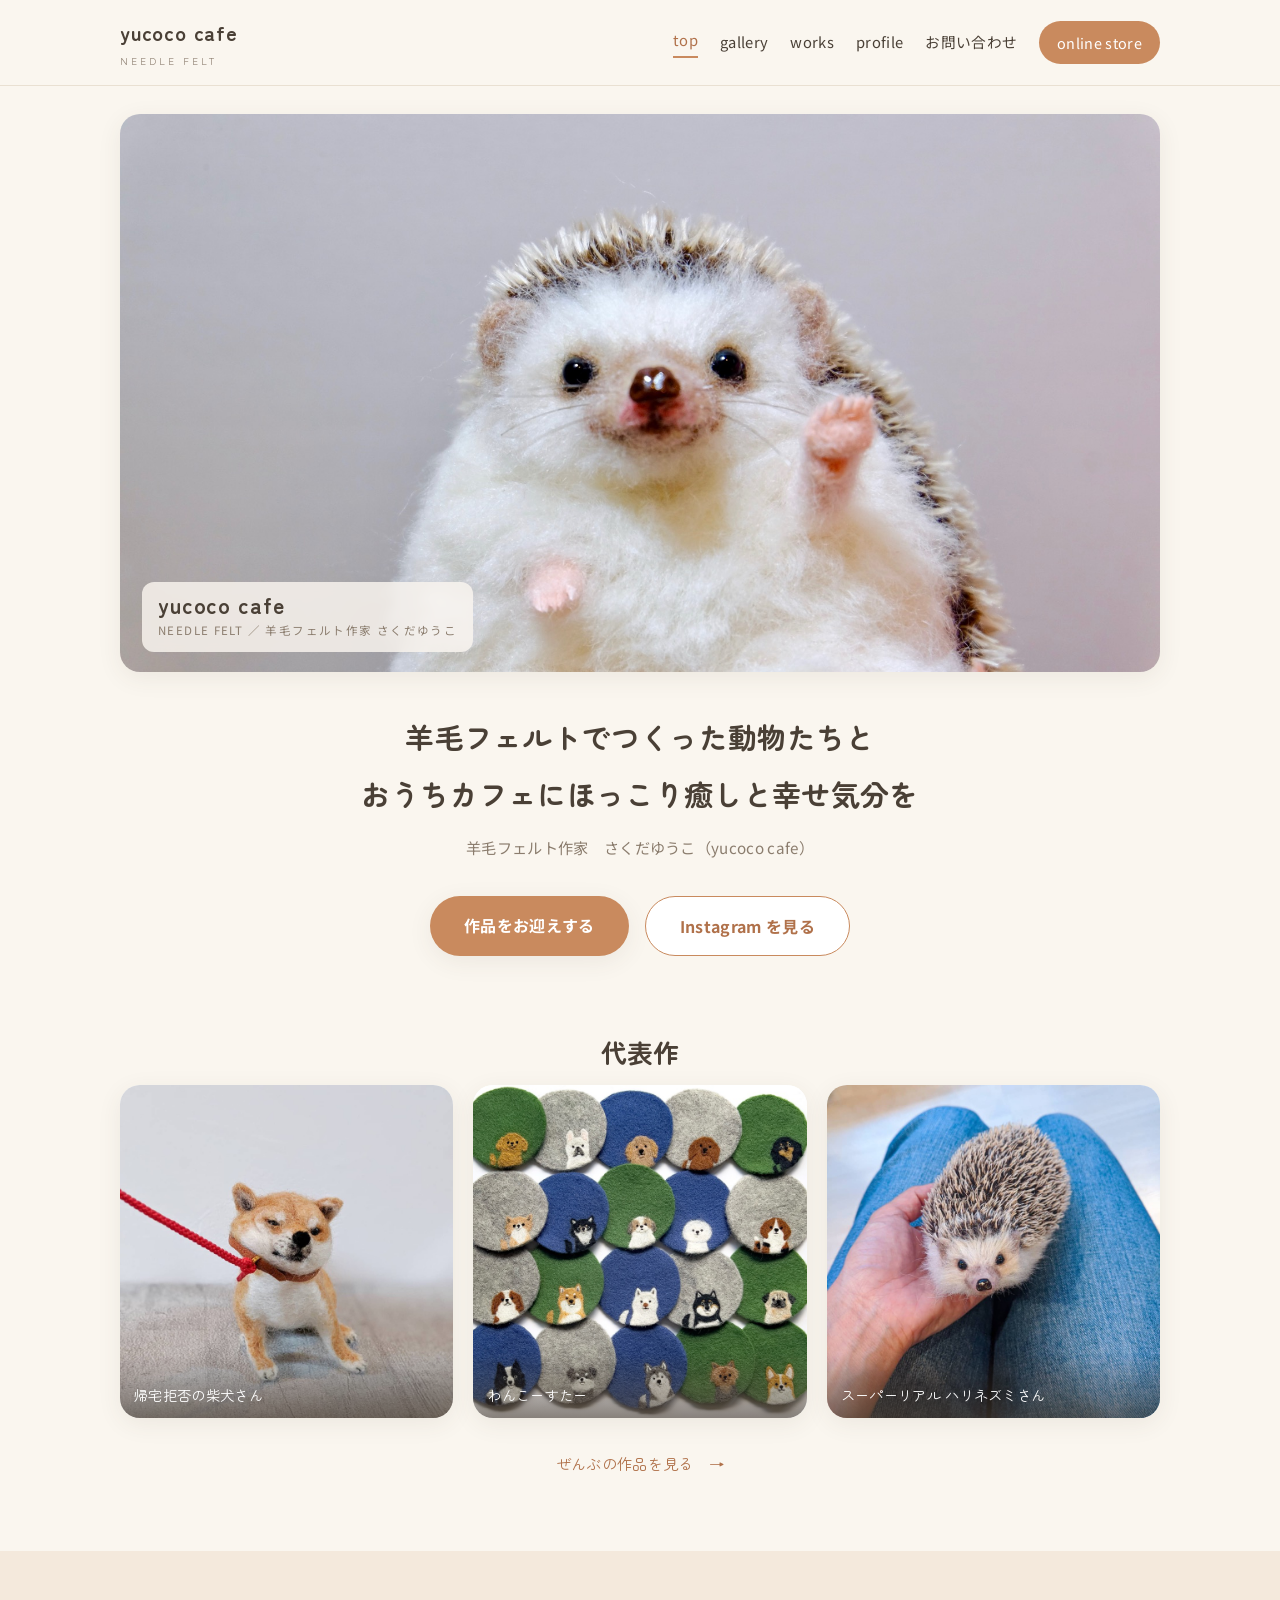
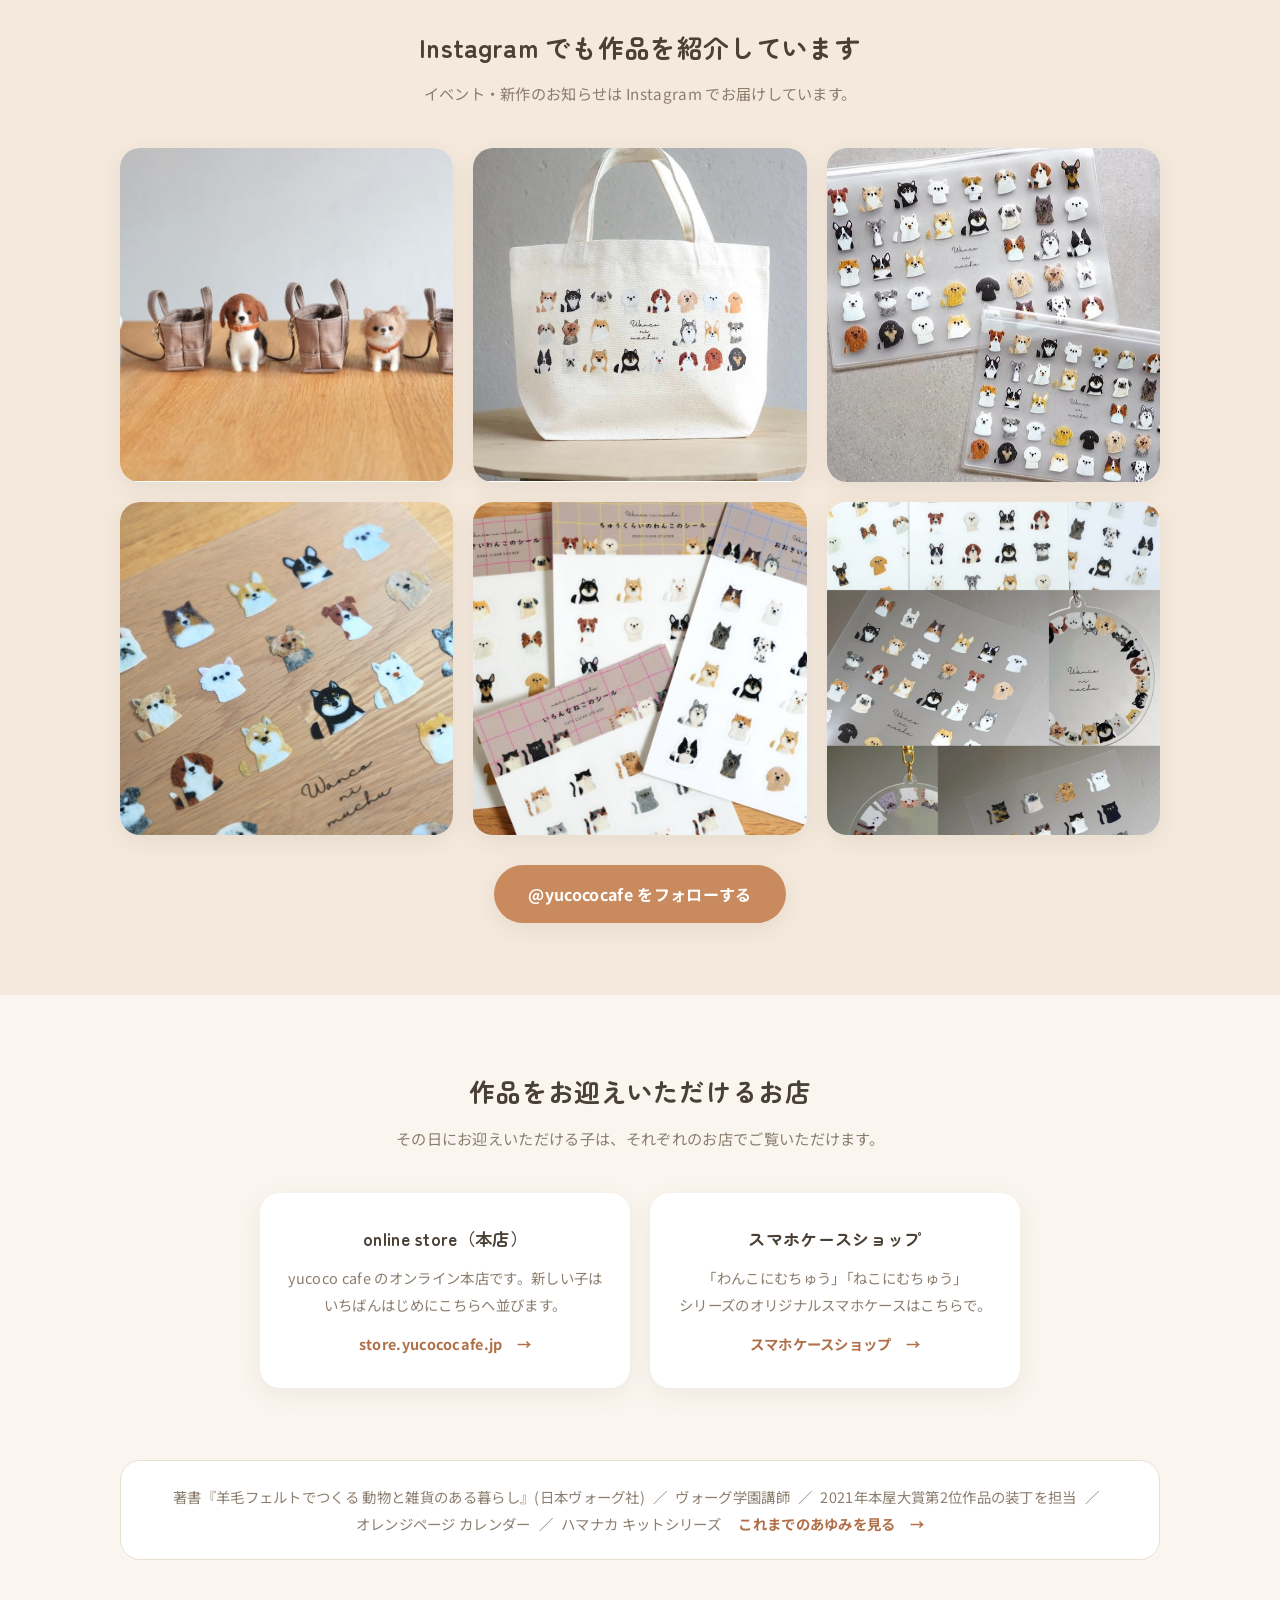
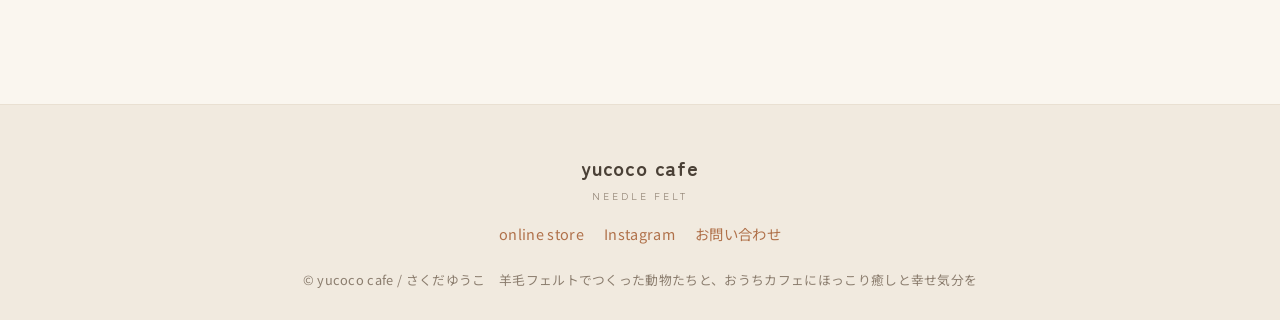
==== commit 3c449874: "top: 販路をオンラインストア+スマホケースショップの2店に復元 Co-Authored-By: Claude Fable 5.1 <noreply@anthropic.com>" ====
--- a/index.html
+++ b/index.html
@@ -91,7 +91,12 @@
         <p>yucoco cafe のオンライン本店です。新しい子はいちばんはじめにこちらへ並びます。</p>
         <p class="shop-link"><a href="https://store.yucococafe.jp" target="_blank" rel="noopener">store.yucococafe.jp　→</a></p>
       </div>
+      <div class="card shop-card">
+        <h3>スマホケースショップ</h3>
+        <p>「わんこにむちゅう」「ねこにむちゅう」シリーズのオリジナルスマホケースはこちらで。</p>
+        <p class="shop-link"><a href="https://yucococafe.base.shop" target="_blank" rel="noopener">スマホケースショップ　→</a></p>
       </div>
+    </div>
   </section>
 
   <!-- 6. 実績ハイライト -->
